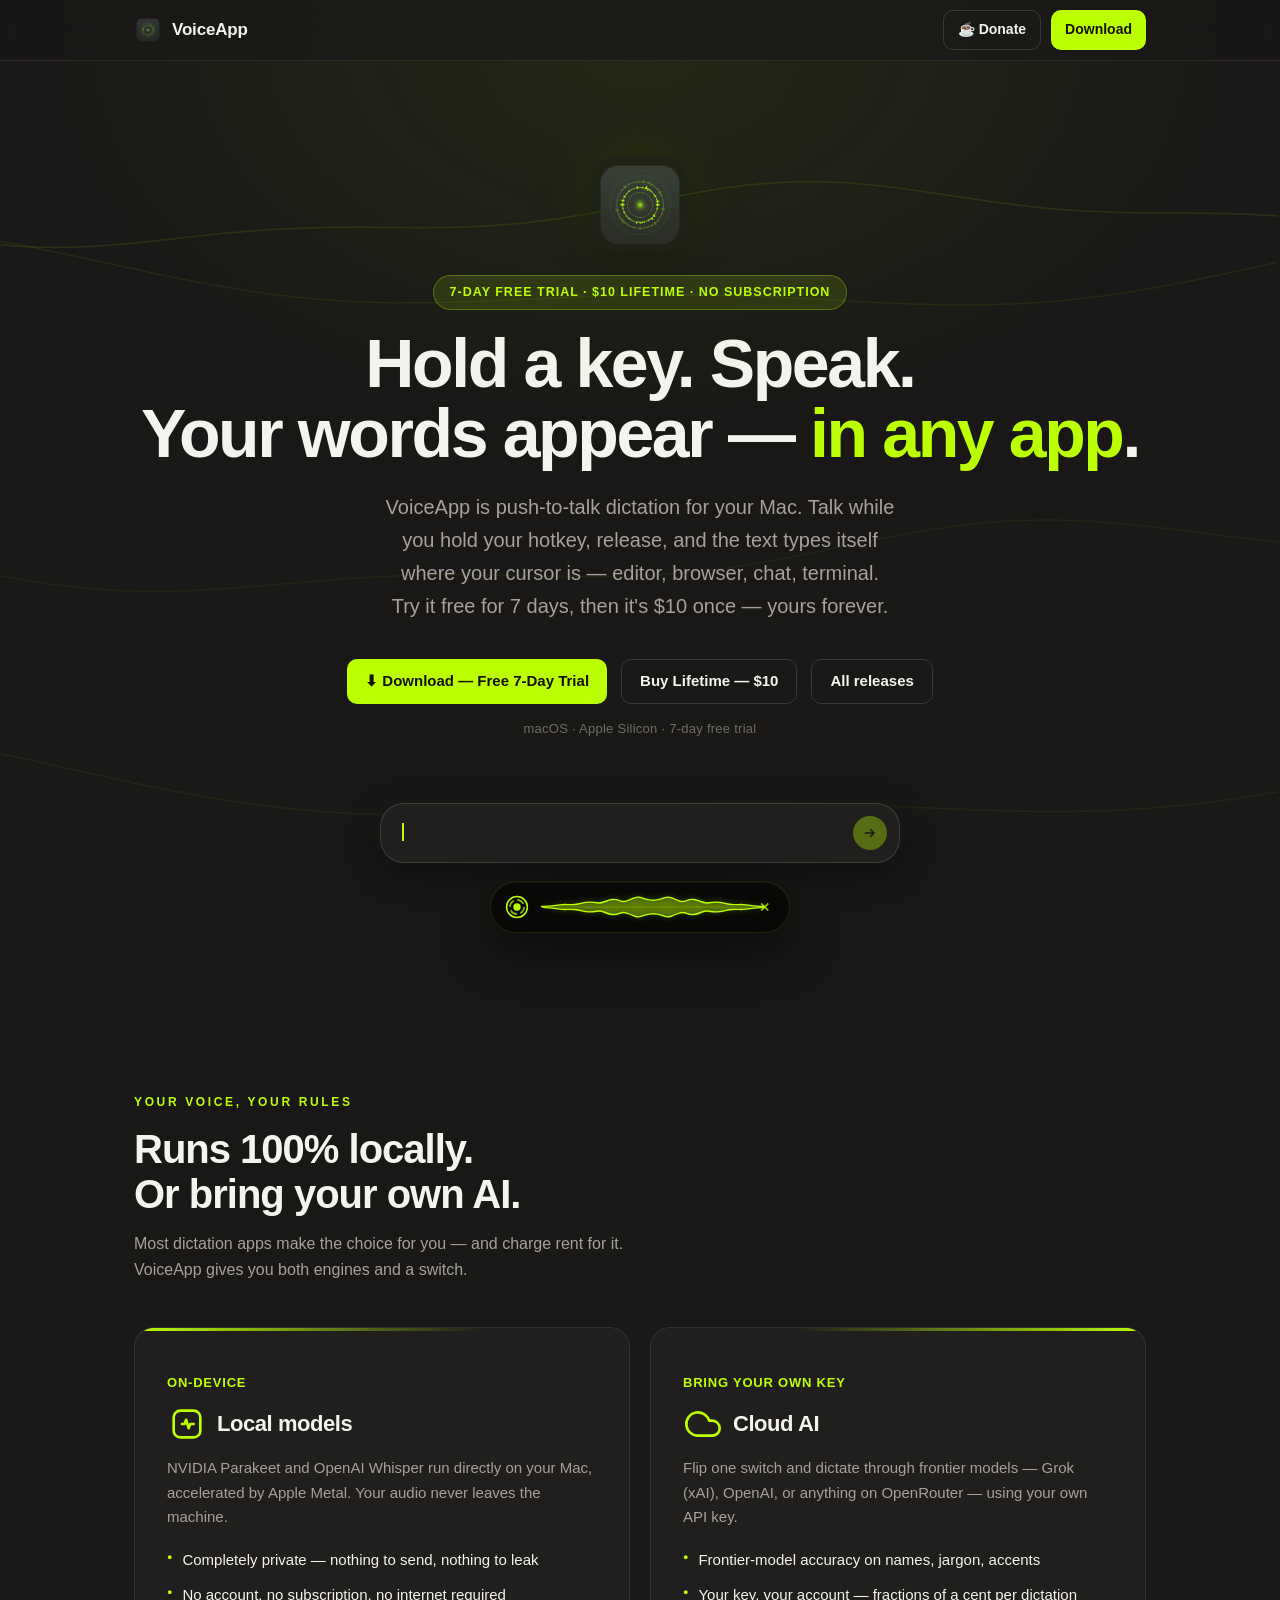
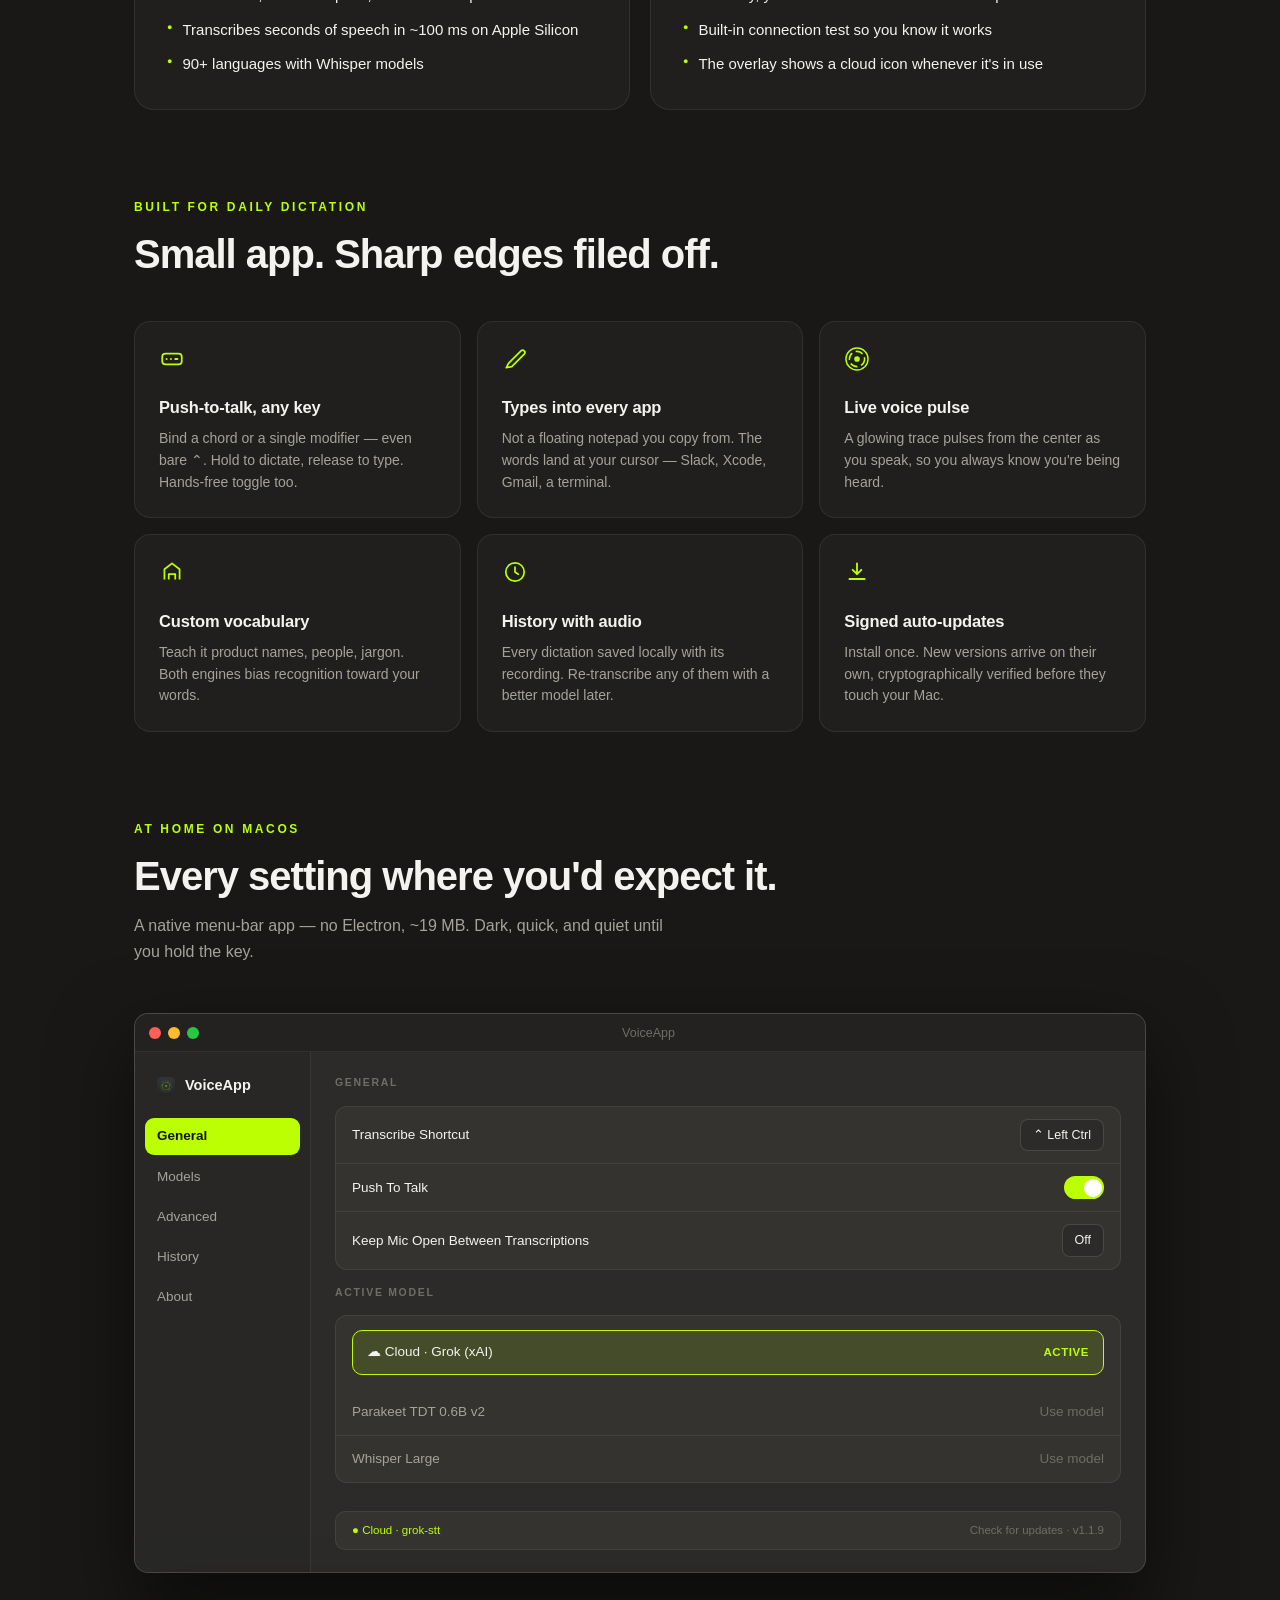
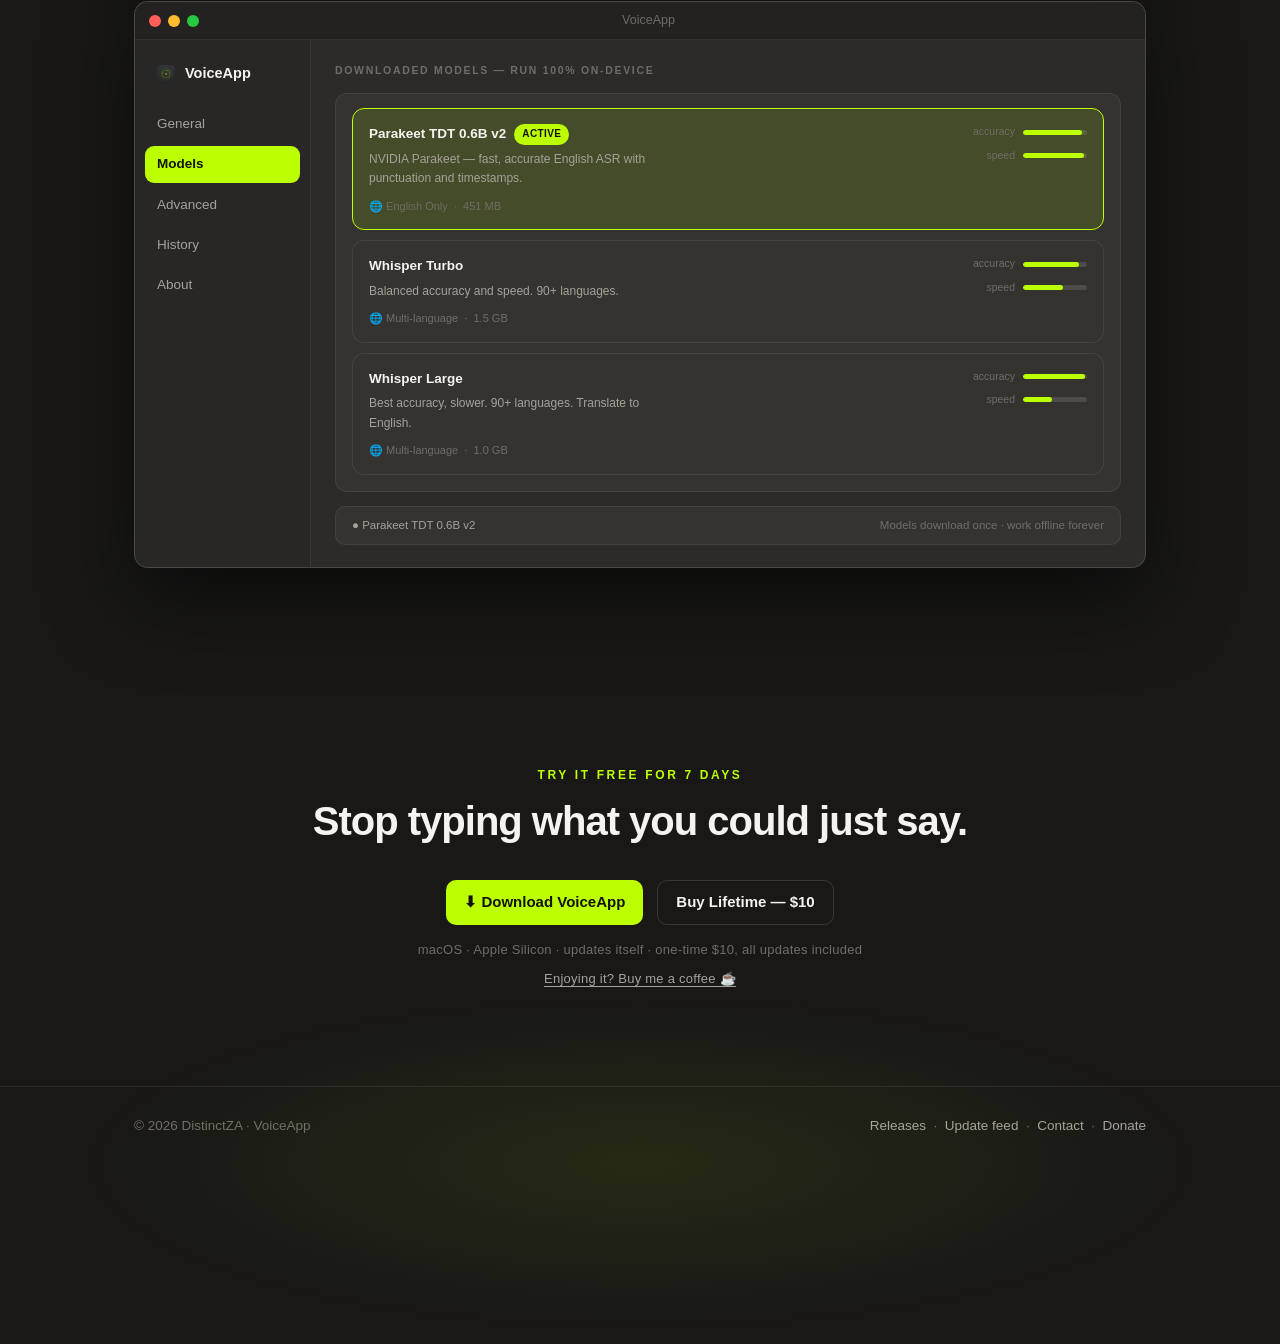
==== index.html @ 84a8398a "Switch site to trial + $10 lifetime pricing (LemonSqueezy checkout)" ====
<!doctype html>
<html lang="en">
<head>
<meta charset="utf-8" />
<meta name="viewport" content="width=device-width, initial-scale=1" />
<title>VoiceApp — Push-to-Talk Dictation & Speech to Text for Mac</title>
<meta name="description" content="Voice typing for macOS: hold a hotkey, speak, and your words type into any app. Private on-device speech to text (Whisper, Parakeet) or cloud AI (Grok, OpenAI, ElevenLabs). Fast, accurate Mac dictation." />
<link rel="canonical" href="https://voice-app.xyz/" />
<meta property="og:title" content="VoiceApp — Push-to-Talk Dictation for Mac" />
<meta property="og:description" content="Hold a key, speak, release — your words type themselves into any Mac app. On-device or cloud AI speech to text." />
<meta property="og:image" content="https://voice-app.xyz/assets/social-card.png" />
<meta property="og:url" content="https://voice-app.xyz/" />
<meta property="og:type" content="website" />
<meta property="og:site_name" content="VoiceApp" />
<meta name="twitter:card" content="summary_large_image" />
<meta name="twitter:title" content="VoiceApp — Push-to-Talk Dictation for Mac" />
<meta name="twitter:description" content="Hold a key, speak, release — your words type themselves into any Mac app." />
<meta name="twitter:image" content="https://voice-app.xyz/assets/social-card.png" />
<script type="application/ld+json">
{
  "@context": "https://schema.org",
  "@type": "SoftwareApplication",
  "name": "VoiceApp",
  "operatingSystem": "macOS",
  "applicationCategory": "UtilitiesApplication",
  "description": "Push-to-talk dictation for Mac. Hold a hotkey, speak, and your words type into any app — using private on-device speech-to-text models or your own cloud AI key.",
  "url": "https://voice-app.xyz/",
  "downloadUrl": "https://github.com/DistinctZA/voiceapp-releases/releases/latest",
  "image": "https://voice-app.xyz/assets/icon-1024.png",
  "author": { "@type": "Person", "name": "Rick Wagner" }
}
</script>
<link rel="icon" href="assets/icon-256.png" />
<style>
  :root {
    --bg: #191817;
    --bg-raise: #211f1d;
    --surface: #262523;
    --edge: rgba(244, 243, 239, 0.08);
    --edge-strong: rgba(244, 243, 239, 0.14);
    --text: #f4f3ef;
    --dim: #a5a29a;
    --faint: #6f6d66;
    --lime: #bbff02;
    --lime-soft: rgba(187, 255, 2, 0.12);
    --lime-edge: rgba(187, 255, 2, 0.3);
  }
  * { margin: 0; padding: 0; box-sizing: border-box; }
  html { scroll-behavior: smooth; }
  body {
    background: var(--bg);
    color: var(--text);
    font: 16px/1.65 -apple-system, BlinkMacSystemFont, "SF Pro Text", "Segoe UI", sans-serif;
    -webkit-font-smoothing: antialiased;
    overflow-x: hidden;
  }
  ::selection { background: var(--lime); color: #111; }
  a { color: inherit; }
  .wrap { max-width: 1060px; margin: 0 auto; padding: 0 24px; }

  /* ambient waveform background */
  #bg-wave {
    position: fixed; inset: 0; width: 100%; height: 100%;
    z-index: -1; pointer-events: none;
  }

  /* ---------- nav ---------- */
  nav {
    position: sticky; top: 0; z-index: 50;
    backdrop-filter: blur(14px);
    background: rgba(25, 24, 23, 0.72);
    border-bottom: 1px solid var(--edge);
  }
  .nav-inner {
    display: flex; align-items: center; justify-content: space-between;
    height: 60px;
  }
  .brand { display: flex; align-items: center; gap: 10px; font-weight: 700; font-size: 17px; letter-spacing: -0.01em; text-decoration: none; }
  .brand img { width: 28px; height: 28px; border-radius: 7px; }
  .btn {
    display: inline-flex; align-items: center; gap: 8px;
    background: var(--lime); color: #131400;
    font-weight: 600; font-size: 15px;
    padding: 9px 18px; border-radius: 10px; text-decoration: none;
    transition: transform 0.15s ease, box-shadow 0.15s ease;
    box-shadow: 0 0 0 rgba(187, 255, 2, 0);
  }
  .btn:hover { transform: translateY(-1px); box-shadow: 0 6px 24px rgba(187, 255, 2, 0.25); }
  .btn.ghost {
    background: transparent; color: var(--text);
    border: 1px solid var(--edge-strong);
    box-shadow: none;
  }
  .btn.ghost:hover { border-color: var(--lime-edge); box-shadow: none; }
  .btn.small { padding: 7px 14px; font-size: 14px; }

  /* ---------- hero ---------- */
  header { position: relative; padding: 96px 0 72px; text-align: center; }
  .halo {
    position: absolute; inset: -40% -20% auto; height: 130%;
    background: radial-gradient(ellipse 50% 45% at 50% 30%, rgba(187, 255, 2, 0.07), transparent 70%);
    pointer-events: none;
  }
  .free-badge {
    display: inline-block; margin-bottom: 18px;
    color: var(--lime); background: var(--lime-soft);
    border: 1px solid var(--lime-edge); border-radius: 99px;
    font-size: 12.5px; font-weight: 600; letter-spacing: 0.08em;
    text-transform: uppercase; padding: 6px 16px;
  }
  .hero-icon { display: block; margin: 0 auto 22px; width: 96px; height: 96px; border-radius: 24px;
    box-shadow: 0 12px 48px rgba(0,0,0,0.5), 0 0 60px rgba(187,255,2,0.1); }
  h1 {
    font-size: clamp(38px, 6.5vw, 68px);
    line-height: 1.04; letter-spacing: -0.035em; font-weight: 800;
    text-wrap: balance;
  }
  h1 .lime { color: var(--lime); }
  .sub {
    margin: 22px auto 0; max-width: 56ch;
    color: var(--dim); font-size: clamp(17px, 2.2vw, 20px); text-wrap: balance;
  }
  .cta-row { margin-top: 36px; display: flex; gap: 14px; justify-content: center; flex-wrap: wrap; }
  .cta-note { margin-top: 14px; color: var(--faint); font-size: 13px; letter-spacing: 0.02em; }

  /* ---------- live overlay demo ---------- */
  .demo-stage {
    margin: 64px auto 0; max-width: 560px;
    display: flex; flex-direction: column; align-items: center; gap: 18px;
  }
  .chat-demo {
    width: 100%; max-width: 520px;
    display: flex; align-items: center; gap: 10px;
    background: var(--bg-raise); border: 1px solid var(--edge-strong);
    border-radius: 24px; padding: 12px 12px 12px 20px;
    box-shadow: 0 10px 36px rgba(0,0,0,0.4);
  }
  .chat-demo .msg {
    flex: 1; font-size: 15.5px; color: var(--text); min-height: 24px;
    text-align: left;
  }
  .chat-demo .msg .placeholder { color: var(--faint); }
  .chat-demo .send {
    width: 34px; height: 34px; border-radius: 50%; flex-shrink: 0;
    background: var(--lime); display: grid; place-items: center;
    transition: opacity 0.3s ease; opacity: 0.35;
  }
  .chat-demo .send.ready { opacity: 1; }
  .chat-demo .send svg { width: 16px; height: 16px; }
  .caret {
    display: inline-block; width: 2px; height: 18px; margin-left: 1px;
    background: var(--lime); vertical-align: text-bottom;
    animation: blink 1.1s steps(1) infinite;
  }
  @keyframes blink { 50% { opacity: 0; } }
  .overlay-pill {
    display: grid; grid-template-columns: auto 1fr auto; align-items: center;
    width: 300px; height: 52px; padding: 10px 14px;
    background: rgba(8, 8, 7, 0.92); border-radius: 26px;
    border: 1px solid rgba(187, 255, 2, 0.12);
    box-shadow: 0 16px 50px rgba(0,0,0,0.55), inset 0 1px 0 rgba(255,255,255,0.05);
  }
  .overlay-pill canvas { width: 100%; height: 30px; margin: 0 12px; display: block; }
  .pill-x {
    width: 22px; height: 22px; border-radius: 50%;
    display: grid; place-items: center;
    color: rgba(187,255,2,0.75); font-size: 13px; font-weight: 600;
  }
  .demo-hint { color: var(--faint); font-size: 13px; }
  kbd {
    font: 12px ui-monospace, "SF Mono", Menlo, monospace;
    background: var(--surface); border: 1px solid var(--edge-strong);
    border-bottom-width: 2px; border-radius: 6px; padding: 2px 7px;
    color: var(--text);
  }

  /* ---------- sections ---------- */
  section { padding: 88px 0; }
  .eyebrow {
    color: var(--lime); font-size: 12px; font-weight: 700;
    letter-spacing: 0.22em; text-transform: uppercase; margin-bottom: 14px;
  }
  h2 { font-size: clamp(28px, 4vw, 40px); letter-spacing: -0.025em; line-height: 1.12; text-wrap: balance; }
  .section-sub { margin-top: 14px; color: var(--dim); max-width: 60ch; }

  /* engine split */
  .split { display: grid; grid-template-columns: 1fr 1fr; gap: 20px; margin-top: 44px; }
  @media (max-width: 760px) { .split { grid-template-columns: 1fr; } }
  .engine {
    background: var(--bg-raise); border: 1px solid var(--edge);
    border-radius: 20px; padding: 32px;
    position: relative; overflow: hidden;
  }
  .engine.local::before, .engine.cloud::before {
    content: ""; position: absolute; inset: 0 0 auto; height: 3px;
  }
  .engine.local::before { background: linear-gradient(90deg, var(--lime), transparent 70%); }
  .engine.cloud::before { background: linear-gradient(90deg, transparent 30%, var(--lime)); }
  .engine h3 { font-size: 22px; letter-spacing: -0.02em; display: flex; align-items: center; gap: 10px; }
  .engine .tagline { color: var(--lime); font-size: 13px; font-weight: 600; letter-spacing: 0.06em; text-transform: uppercase; margin-bottom: 10px; }
  .engine p { color: var(--dim); margin-top: 12px; font-size: 15px; }
  .engine ul { margin-top: 18px; list-style: none; display: flex; flex-direction: column; gap: 10px; }
  .engine li { display: flex; gap: 10px; font-size: 15px; color: var(--text); }
  .engine li::before { content: "●"; color: var(--lime); font-size: 9px; line-height: 2.1; }
  .glyph { width: 40px; height: 40px; flex-shrink: 0; }

  /* features */
  .grid { display: grid; grid-template-columns: repeat(3, 1fr); gap: 16px; margin-top: 44px; }
  @media (max-width: 860px) { .grid { grid-template-columns: repeat(2, 1fr); } }
  @media (max-width: 560px) { .grid { grid-template-columns: 1fr; } }
  .card {
    background: var(--bg-raise); border: 1px solid var(--edge);
    border-radius: 16px; padding: 24px;
    transition: border-color 0.2s ease;
  }
  .card:hover { border-color: var(--lime-edge); }
  .card .ic { color: var(--lime); margin-bottom: 14px; }
  .card h4 { font-size: 16.5px; letter-spacing: -0.01em; }
  .card p { color: var(--dim); font-size: 14px; margin-top: 7px; line-height: 1.55; }

  /* app window mockup */
  .window {
    margin-top: 48px; border-radius: 14px; overflow: hidden;
    border: 1px solid var(--edge-strong);
    box-shadow: 0 30px 80px rgba(0,0,0,0.55);
    background: #2c2b29;
    font-size: 13.5px;
  }
  .titlebar {
    height: 38px; display: flex; align-items: center; padding: 0 14px; gap: 7px;
    background: #232220; border-bottom: 1px solid var(--edge);
  }
  .dot { width: 12px; height: 12px; border-radius: 50%; }
  .titlebar .t { flex: 1; text-align: center; color: var(--faint); font-size: 12.5px; margin-right: 40px; }
  .app-body { display: grid; grid-template-columns: 176px 1fr; min-height: 380px; }
  @media (max-width: 640px) { .app-body { grid-template-columns: 130px 1fr; } }
  .side {
    background: rgba(38, 37, 35, 0.6); border-right: 1px solid var(--edge);
    padding: 16px 10px; display: flex; flex-direction: column; gap: 4px;
  }
  .side .logo { display: flex; align-items: center; gap: 8px; font-weight: 700; font-size: 14.5px; padding: 6px 10px 16px; }
  .side .logo img { width: 22px; height: 22px; border-radius: 6px; }
  .nav-item { padding: 7px 12px; border-radius: 9px; color: var(--dim); }
  .nav-item.active { background: var(--lime); color: #131400; font-weight: 600; }
  .main-pane { padding: 22px 24px; display: flex; flex-direction: column; gap: 14px; }
  .group-label { font-size: 10.5px; font-weight: 700; letter-spacing: 0.16em; color: var(--faint); text-transform: uppercase; }
  .setting-card { background: #34332f; border: 1px solid var(--edge); border-radius: 12px; }
  .row { display: flex; align-items: center; justify-content: space-between; padding: 12px 16px; }
  .row + .row { border-top: 1px solid var(--edge); }
  .row .label { color: var(--text); }
  .toggle { width: 40px; height: 23px; border-radius: 12px; background: var(--lime); position: relative; }
  .toggle::after { content: ""; position: absolute; top: 2.5px; right: 2.5px; width: 18px; height: 18px; border-radius: 50%; background: #fff; }
  .pill-select { background: #2c2b29; border: 1px solid var(--edge-strong); padding: 5px 12px; border-radius: 8px; color: var(--text); font-size: 12.5px; }
  .model-row { border: 1px solid var(--lime); background: var(--lime-soft); border-radius: 10px; padding: 10px 14px; display: flex; justify-content: space-between; align-items: center; margin: 0 16px 14px; }
  .model-row .badge { color: var(--lime); font-size: 11.5px; font-weight: 700; letter-spacing: 0.05em; }
  .footer-bar { border-top: 1px solid var(--edge); padding: 9px 16px; display: flex; justify-content: space-between; color: var(--faint); font-size: 11.5px; }
  .footer-bar .cloud-chip { color: var(--lime); display: flex; align-items: center; gap: 6px; }
  .model-card {
    border: 1px solid var(--edge); border-radius: 12px; padding: 14px 16px;
    display: flex; justify-content: space-between; gap: 16px; align-items: flex-start;
    background: #34332f; margin: 0 16px 10px;
  }
  .model-card.active { border-color: var(--lime); background: var(--lime-soft); }
  .model-card h5 { font-size: 13.5px; display: flex; align-items: center; gap: 8px; }
  .model-card .active-pill {
    background: var(--lime); color: #131400; font-size: 10px; font-weight: 700;
    padding: 2px 8px; border-radius: 99px; letter-spacing: 0.04em;
  }
  .model-card p { color: var(--dim); font-size: 12px; margin-top: 4px; max-width: 46ch; }
  .model-card .meta { color: var(--faint); font-size: 11px; margin-top: 8px; }
  .meters { display: flex; flex-direction: column; gap: 6px; min-width: 130px; }
  .meter { display: flex; align-items: center; gap: 8px; font-size: 10.5px; color: var(--faint); justify-content: flex-end; }
  .meter .bar { width: 64px; height: 5px; border-radius: 3px; background: rgba(244,243,239,0.12); overflow: hidden; }
  .meter .bar i { display: block; height: 100%; background: var(--lime); border-radius: 3px; }

  /* final cta */
  .final { text-align: center; padding: 110px 0 96px; position: relative; }
  .final .halo2 {
    position: absolute; inset: auto -20% -60%; height: 140%;
    background: radial-gradient(ellipse 45% 40% at 50% 70%, rgba(187,255,2,0.08), transparent 70%);
    pointer-events: none;
  }
  footer {
    border-top: 1px solid var(--edge); padding: 28px 0 40px;
    color: var(--faint); font-size: 13.5px;
  }
  .foot-inner { display: flex; justify-content: space-between; gap: 16px; flex-wrap: wrap; }
  footer a { color: var(--dim); text-decoration: none; }
  footer a:hover { color: var(--lime); }
  @media (prefers-reduced-motion: reduce) {
    .caret { animation: none; }
    .btn, .card { transition: none; }
  }
</style>
</head>
<body>

<canvas id="bg-wave" aria-hidden="true"></canvas>

<nav>
  <div class="wrap nav-inner">
    <a class="brand" href="#">
      <img src="assets/icon-256.png" alt="" />
      VoiceApp
    </a>
    <span style="display:flex; gap:10px">
      <a class="btn ghost small" href="https://ko-fi.com/voiceapp" id="donate-link" target="_blank" rel="noopener">☕ Donate</a>
      <a class="btn small" id="nav-download" href="https://github.com/DistinctZA/voiceapp-releases/releases/latest">Download</a>
    </span>
  </div>
</nav>

<header>
  <div class="halo"></div>
  <div class="wrap">
    <img class="hero-icon" src="assets/icon-256.png" alt="VoiceApp icon" />
    <p class="free-badge">7-day free trial · $10 lifetime · no subscription</p>
    <h1>Hold a key. Speak.<br />Your words appear — <span class="lime">in&nbsp;any&nbsp;app</span>.</h1>
    <p class="sub">VoiceApp is push-to-talk dictation for your Mac. Talk while you hold your hotkey, release, and the text types itself where your cursor is — editor, browser, chat, terminal. Try it free for 7 days, then it's $10 once — yours forever.</p>
    <div class="cta-row">
      <a class="btn" id="hero-download" href="https://github.com/DistinctZA/voiceapp-releases/releases/latest">⬇ Download — Free 7-Day Trial</a>
      <a class="btn ghost" href="https://voice-app.lemonsqueezy.com/checkout/buy/b986b4f8-85ba-44ac-a176-0167d5f98f66" target="_blank" rel="noopener">Buy Lifetime — $10</a>
      <a class="btn ghost" href="https://github.com/DistinctZA/voiceapp-releases/releases">All releases</a>
    </div>
    <p class="cta-note" id="version-note">macOS · Apple Silicon · 7-day free trial</p>

    <div class="demo-stage" aria-hidden="true">
      <div class="chat-demo" aria-hidden="true">
        <div class="msg"><span id="typed"></span><span class="caret" id="caret"></span></div>
        <div class="send" id="send-btn">
          <svg viewBox="0 0 24 24" fill="none"><path d="M5 12h13m0 0-5-5m5 5-5 5" stroke="#131400" stroke-width="2.4" stroke-linecap="round" stroke-linejoin="round"/></svg>
        </div>
      </div>
      <div class="overlay-pill">
        <svg class="pulse-glyph" width="24" height="24" viewBox="0 0 24 24" fill="none">
          <circle id="pulse-core" cx="12" cy="12" r="3" fill="#bbff02"/>
          <circle cx="12" cy="12" r="7" stroke="#bbff02" stroke-width="1.8" stroke-dasharray="7.5 3.5" opacity="0.7"/>
          <circle cx="12" cy="12" r="10.4" stroke="#bbff02" stroke-width="1.5"/>
        </svg>
        <canvas id="trace"></canvas>
        <div class="pill-x">✕</div>
      </div>
    </div>
  </div>
</header>

<section id="engines">
  <div class="wrap">
    <p class="eyebrow">Your voice, your rules</p>
    <h2>Runs 100% locally.<br />Or bring your own AI.</h2>
    <p class="section-sub">Most dictation apps make the choice for you — and charge rent for it. VoiceApp gives you both engines and a switch.</p>
    <div class="split">
      <div class="engine local">
        <p class="tagline">On-device</p>
        <h3>
          <svg class="glyph" viewBox="0 0 24 24" fill="none"><rect x="4" y="4" width="16" height="16" rx="4" stroke="#bbff02" stroke-width="1.6"/><path d="M9 12h1.5l1-2.5 1.5 5 1-2.5H16" stroke="#bbff02" stroke-width="1.6" stroke-linecap="round" stroke-linejoin="round"/></svg>
          Local models
        </h3>
        <p>NVIDIA Parakeet and OpenAI Whisper run directly on your Mac, accelerated by Apple Metal. Your audio never leaves the machine.</p>
        <ul>
          <li>Completely private — nothing to send, nothing to leak</li>
          <li>No account, no subscription, no internet required</li>
          <li>Transcribes seconds of speech in ~100 ms on Apple Silicon</li>
          <li>90+ languages with Whisper models</li>
        </ul>
      </div>
      <div class="engine cloud">
        <p class="tagline">Bring your own key</p>
        <h3>
          <svg class="glyph" viewBox="0 0 24 24" fill="none"><path d="M17.5 19H9a7 7 0 1 1 6.71-9h1.79a4.5 4.5 0 1 1 0 9Z" stroke="#bbff02" stroke-width="1.6" stroke-linecap="round" stroke-linejoin="round"/></svg>
          Cloud AI
        </h3>
        <p>Flip one switch and dictate through frontier models — Grok (xAI), OpenAI, or anything on OpenRouter — using your own API key.</p>
        <ul>
          <li>Frontier-model accuracy on names, jargon, accents</li>
          <li>Your key, your account — fractions of a cent per dictation</li>
          <li>Built-in connection test so you know it works</li>
          <li>The overlay shows a cloud icon whenever it's in use</li>
        </ul>
      </div>
    </div>
  </div>
</section>

<section id="features" style="padding-top: 0;">
  <div class="wrap">
    <p class="eyebrow">Built for daily dictation</p>
    <h2>Small app. Sharp edges filed off.</h2>
    <div class="grid">
      <div class="card">
        <div class="ic"><svg width="26" height="26" viewBox="0 0 24 24" fill="none"><rect x="3" y="7" width="18" height="10" rx="3" stroke="currentColor" stroke-width="1.6"/><path d="M7 12h.01M11 12h.01M15 12h2" stroke="currentColor" stroke-width="1.8" stroke-linecap="round"/></svg></div>
        <h4>Push-to-talk, any key</h4>
        <p>Bind a chord or a single modifier — even bare ⌃. Hold to dictate, release to type. Hands-free toggle too.</p>
      </div>
      <div class="card">
        <div class="ic"><svg width="26" height="26" viewBox="0 0 24 24" fill="none"><path d="M4 20l5-1L20.5 7.5a2.1 2.1 0 0 0-3-3L6 16l-2 4Z" stroke="currentColor" stroke-width="1.6" stroke-linejoin="round"/></svg></div>
        <h4>Types into every app</h4>
        <p>Not a floating notepad you copy from. The words land at your cursor — Slack, Xcode, Gmail, a terminal.</p>
      </div>
      <div class="card">
        <div class="ic"><svg width="26" height="26" viewBox="0 0 24 24" fill="none"><circle cx="12" cy="12" r="2.6" fill="currentColor"/><circle cx="12" cy="12" r="7" stroke="currentColor" stroke-width="1.5" stroke-dasharray="7 3.5"/><circle cx="12" cy="12" r="10.2" stroke="currentColor" stroke-width="1.3"/></svg></div>
        <h4>Live voice pulse</h4>
        <p>A glowing trace pulses from the center as you speak, so you always know you're being heard.</p>
      </div>
      <div class="card">
        <div class="ic"><svg width="26" height="26" viewBox="0 0 24 24" fill="none"><path d="M5 19V9.5L12 4l7 5.5V19" stroke="currentColor" stroke-width="1.6" stroke-linejoin="round"/><path d="M9 19v-5h6v5" stroke="currentColor" stroke-width="1.6" stroke-linejoin="round"/></svg></div>
        <h4>Custom vocabulary</h4>
        <p>Teach it product names, people, jargon. Both engines bias recognition toward your words.</p>
      </div>
      <div class="card">
        <div class="ic"><svg width="26" height="26" viewBox="0 0 24 24" fill="none"><circle cx="12" cy="12" r="8.5" stroke="currentColor" stroke-width="1.6"/><path d="M12 7.5V12l3 2" stroke="currentColor" stroke-width="1.6" stroke-linecap="round"/></svg></div>
        <h4>History with audio</h4>
        <p>Every dictation saved locally with its recording. Re-transcribe any of them with a better model later.</p>
      </div>
      <div class="card">
        <div class="ic"><svg width="26" height="26" viewBox="0 0 24 24" fill="none"><path d="M12 4v10m0 0 4-4m-4 4-4-4" stroke="currentColor" stroke-width="1.7" stroke-linecap="round" stroke-linejoin="round"/><path d="M5 18.5h14" stroke="currentColor" stroke-width="1.7" stroke-linecap="round"/></svg></div>
        <h4>Signed auto-updates</h4>
        <p>Install once. New versions arrive on their own, cryptographically verified before they touch your Mac.</p>
      </div>
    </div>
  </div>
</section>

<section id="app" style="padding-top: 0;">
  <div class="wrap">
    <p class="eyebrow">At home on macOS</p>
    <h2>Every setting where you'd expect it.</h2>
    <p class="section-sub">A native menu-bar app — no Electron, ~19 MB. Dark, quick, and quiet until you hold the key.</p>

    <div class="window" aria-hidden="true">
      <div class="titlebar">
        <span class="dot" style="background:#ff5f57"></span>
        <span class="dot" style="background:#febc2e"></span>
        <span class="dot" style="background:#28c840"></span>
        <span class="t">VoiceApp</span>
      </div>
      <div class="app-body">
        <div class="side">
          <div class="logo"><img src="assets/icon-256.png" alt="" />VoiceApp</div>
          <div class="nav-item active">General</div>
          <div class="nav-item">Models</div>
          <div class="nav-item">Advanced</div>
          <div class="nav-item">History</div>
          <div class="nav-item">About</div>
        </div>
        <div class="main-pane">
          <div class="group-label">General</div>
          <div class="setting-card">
            <div class="row"><span class="label">Transcribe Shortcut</span><span class="pill-select">⌃ Left Ctrl</span></div>
            <div class="row"><span class="label">Push To Talk</span><span class="toggle"></span></div>
            <div class="row"><span class="label">Keep Mic Open Between Transcriptions</span><span class="pill-select">Off</span></div>
          </div>
          <div class="group-label">Active model</div>
          <div class="setting-card" style="padding-top:14px">
            <div class="model-row"><span>☁ Cloud · Grok (xAI)</span><span class="badge">ACTIVE</span></div>
            <div class="row"><span class="label" style="color:var(--dim)">Parakeet TDT 0.6B v2</span><span style="color:var(--faint)">Use model</span></div>
            <div class="row"><span class="label" style="color:var(--dim)">Whisper Large</span><span style="color:var(--faint)">Use model</span></div>
          </div>
          <div style="flex:1"></div>
          <div class="footer-bar setting-card" style="border-radius:10px">
            <span class="cloud-chip">● Cloud · grok-stt</span>
            <span>Check for updates · v1.1.9</span>
          </div>
        </div>
      </div>
    </div>

    <div class="window" aria-hidden="true" style="margin-top: 28px;">
      <div class="titlebar">
        <span class="dot" style="background:#ff5f57"></span>
        <span class="dot" style="background:#febc2e"></span>
        <span class="dot" style="background:#28c840"></span>
        <span class="t">VoiceApp</span>
      </div>
      <div class="app-body">
        <div class="side">
          <div class="logo"><img src="assets/icon-256.png" alt="" />VoiceApp</div>
          <div class="nav-item">General</div>
          <div class="nav-item active">Models</div>
          <div class="nav-item">Advanced</div>
          <div class="nav-item">History</div>
          <div class="nav-item">About</div>
        </div>
        <div class="main-pane">
          <div class="group-label">Downloaded models — run 100% on-device</div>
          <div class="setting-card" style="padding-top:14px; padding-bottom:6px;">
            <div class="model-card active">
              <div>
                <h5>Parakeet TDT 0.6B v2 <span class="active-pill">ACTIVE</span></h5>
                <p>NVIDIA Parakeet — fast, accurate English ASR with punctuation and timestamps.</p>
                <div class="meta">🌐 English Only &nbsp;·&nbsp; 451 MB</div>
              </div>
              <div class="meters">
                <div class="meter">accuracy <span class="bar"><i style="width:92%"></i></span></div>
                <div class="meter">speed <span class="bar"><i style="width:96%"></i></span></div>
              </div>
            </div>
            <div class="model-card">
              <div>
                <h5>Whisper Turbo</h5>
                <p>Balanced accuracy and speed. 90+ languages.</p>
                <div class="meta">🌐 Multi-language &nbsp;·&nbsp; 1.5 GB</div>
              </div>
              <div class="meters">
                <div class="meter">accuracy <span class="bar"><i style="width:88%"></i></span></div>
                <div class="meter">speed <span class="bar"><i style="width:62%"></i></span></div>
              </div>
            </div>
            <div class="model-card">
              <div>
                <h5>Whisper Large</h5>
                <p>Best accuracy, slower. 90+ languages. Translate to English.</p>
                <div class="meta">🌐 Multi-language &nbsp;·&nbsp; 1.0 GB</div>
              </div>
              <div class="meters">
                <div class="meter">accuracy <span class="bar"><i style="width:97%"></i></span></div>
                <div class="meter">speed <span class="bar"><i style="width:45%"></i></span></div>
              </div>
            </div>
          </div>
          <div class="footer-bar setting-card" style="border-radius:10px">
            <span style="color:var(--dim)">● Parakeet TDT 0.6B v2</span>
            <span>Models download once · work offline forever</span>
          </div>
        </div>
      </div>
    </div>
  </div>
</section>

<section class="final">
  <div class="halo2"></div>
  <div class="wrap">
    <p class="eyebrow">Try it free for 7 days</p>
    <h2>Stop typing what you could just say.</h2>
    <div class="cta-row">
      <a class="btn" id="final-download" href="https://github.com/DistinctZA/voiceapp-releases/releases/latest">⬇ Download VoiceApp</a>
      <a class="btn ghost" href="https://voice-app.lemonsqueezy.com/checkout/buy/b986b4f8-85ba-44ac-a176-0167d5f98f66" target="_blank" rel="noopener">Buy Lifetime — $10</a>
    </div>
    <p class="cta-note">macOS · Apple Silicon · updates itself · one-time $10, all updates included</p>
    <p class="cta-note" style="margin-top:8px">
      <a href="https://ko-fi.com/voiceapp" class="donate-foot" target="_blank" rel="noopener" style="color:var(--dim); text-decoration:underline; text-underline-offset:3px;">Enjoying it? Buy me a coffee ☕</a>
    </p>
  </div>
</section>

<footer>
  <div class="wrap foot-inner">
    <span>© 2026 DistinctZA · VoiceApp</span>
    <span>
      <a href="https://github.com/DistinctZA/voiceapp-releases/releases">Releases</a>
      &nbsp;·&nbsp;
      <a href="https://github.com/DistinctZA/voiceapp-releases">Update feed</a>
      &nbsp;·&nbsp;
      <a href="#" id="contact-link">Contact</a>
      &nbsp;·&nbsp;
      <a href="https://ko-fi.com/voiceapp" class="donate-foot" target="_blank" rel="noopener">Donate</a>
    </span>
  </div>
</footer>

<script>
/* ---------- coordinated dictation demo: pulse speaks, then text types ---------- */
const canvas = document.getElementById("trace");
const core = document.getElementById("pulse-core");
const typed = document.getElementById("typed");
const sendBtn = document.getElementById("send-btn");
const NB = 16;
let levels = new Array(NB).fill(0);
let target = new Array(NB).fill(0);
let phase = 0, speaking = false;

const phrases = [
  "best pizza places near me",
  "Hey! Running 10 minutes late, order me a flat white ☕",
  "Summarize this doc into three bullet points",
];
let pi = 0;

/* demo phase machine: LISTEN (pulse active) -> TYPE -> HOLD -> CLEAR */
async function demoLoop() {
  const sleep = (ms) => new Promise((r) => setTimeout(r, ms));
  for (;;) {
    const text = phrases[pi];
    typed.textContent = "";
    sendBtn.classList.remove("ready");
    speaking = true;                 // voice pulse goes live
    await sleep(2600);
    speaking = false;                // release the key…
    await sleep(350);
    for (let i = 1; i <= text.length; i++) {   // …and the words land
      typed.textContent = text.slice(0, i);
      await sleep(14);
    }
    sendBtn.classList.add("ready");
    await sleep(2400);
    pi = (pi + 1) % phrases.length;
  }
}

function step() {
  phase += 0.055;
  for (let i = 0; i < NB; i++) {
    const base = speaking ? Math.max(0, 0.85 - i * 0.055) : 0.02;
    const wob = speaking ? (Math.sin(phase * (1.1 + i * 0.23) + i) * 0.5 + 0.5) : 0;
    target[i] = Math.min(1, base * (0.35 + wob * 0.9));
  }
  for (let i = 0; i < NB; i++) {
    const t = target[i];
    levels[i] = t > levels[i] ? levels[i] * 0.55 + t * 0.45 : levels[i] * 0.82 + t * 0.18;
  }
  draw();
  const avg = levels.reduce((a, b) => a + b, 0) / NB;
  core.setAttribute("r", (3 + avg * 2.4).toFixed(2));
  requestAnimationFrame(step);
}

function draw() {
  const dpr = window.devicePixelRatio || 1;
  const w = canvas.clientWidth, h = canvas.clientHeight;
  if (canvas.width !== w * dpr) { canvas.width = w * dpr; canvas.height = h * dpr; }
  const ctx = canvas.getContext("2d");
  ctx.setTransform(dpr, 0, 0, dpr, 0, 0);
  ctx.clearRect(0, 0, w, h);
  const mid = h / 2, maxAmp = h / 2 - 2;
  const n = NB * 2 - 1;
  const bucket = i => levels[Math.abs(i - (NB - 1))];
  const amp = i => {
    const t = i / (n - 1);
    const taper = Math.sin(Math.PI * t) * 0.6 + 0.4;
    return Math.max(0.05, Math.pow(bucket(i), 0.65) * taper) * maxAmp;
  };
  const xs = i => (i / (n - 1)) * w;
  const p = new Path2D();
  p.moveTo(0, mid - amp(0));
  for (let i = 0; i < n - 1; i++) { const xc = (xs(i) + xs(i + 1)) / 2, yc = (mid - amp(i) + (mid - amp(i + 1))) / 2; p.quadraticCurveTo(xs(i), mid - amp(i), xc, yc); }
  p.lineTo(w, mid - amp(n - 1));
  for (let i = n - 1; i > 0; i--) { const xc = (xs(i) + xs(i - 1)) / 2, yc = (mid + amp(i) + (mid + amp(i - 1))) / 2; p.quadraticCurveTo(xs(i), mid + amp(i), xc, yc); }
  p.closePath();
  ctx.shadowColor = "#bbff02"; ctx.shadowBlur = 7;
  ctx.fillStyle = "rgba(187,255,2,0.28)"; ctx.fill(p);
  ctx.shadowBlur = 0; ctx.strokeStyle = "#bbff02"; ctx.lineWidth = 1.4; ctx.stroke(p);
  ctx.strokeStyle = "rgba(187,255,2,0.22)"; ctx.lineWidth = 1;
  ctx.beginPath(); ctx.moveTo(0, mid); ctx.lineTo(w, mid); ctx.stroke();
}

const reduced = matchMedia("(prefers-reduced-motion: reduce)").matches;
if (reduced) {
  levels = levels.map((_, i) => Math.max(0.05, 0.7 - i * 0.045));
  draw();
  typed.textContent = phrases[0];
  sendBtn.classList.add("ready");
} else {
  requestAnimationFrame(step);
  demoLoop();
}

/* ---------- ambient waveform background ---------- */
const bg = document.getElementById("bg-wave");
const bgtx = bg.getContext("2d");
let bgPhase = 0;

function drawBg() {
  const dpr = Math.min(2, window.devicePixelRatio || 1);
  const w = innerWidth, h = innerHeight;
  if (bg.width !== w * dpr) { bg.width = w * dpr; bg.height = h * dpr; }
  bgtx.setTransform(dpr, 0, 0, dpr, 0, 0);
  bgtx.clearRect(0, 0, w, h);

  const bands = [
    { y: 0.24, amp: 26, freq: 0.0045, speed: 1.0, alpha: 0.10 },
    { y: 0.30, amp: 38, freq: 0.0030, speed: -0.6, alpha: 0.07 },
    { y: 0.62, amp: 30, freq: 0.0038, speed: 0.45, alpha: 0.05 },
    { y: 0.86, amp: 44, freq: 0.0026, speed: -0.35, alpha: 0.06 },
  ];
  for (const b of bands) {
    const yc = h * b.y;
    bgtx.beginPath();
    for (let x = 0; x <= w; x += 6) {
      const y = yc
        + Math.sin(x * b.freq + bgPhase * b.speed) * b.amp
        + Math.sin(x * b.freq * 2.7 + bgPhase * b.speed * 1.6) * b.amp * 0.35;
      x === 0 ? bgtx.moveTo(x, y) : bgtx.lineTo(x, y);
    }
    bgtx.strokeStyle = `rgba(187, 255, 2, ${b.alpha})`;
    bgtx.lineWidth = 1.5;
    bgtx.shadowColor = "rgba(187, 255, 2, 0.4)";
    bgtx.shadowBlur = 10;
    bgtx.stroke();
  }
  bgtx.shadowBlur = 0;
}

if (reduced) { drawBg(); }
else {
  (function bgLoop() {
    bgPhase += 0.012;
    drawBg();
    requestAnimationFrame(bgLoop);
  })();
}
addEventListener("resize", drawBg);

/* ---------- contact (assembled at runtime to avoid scrapers) ---------- */
const cl = document.getElementById("contact-link");
cl.addEventListener("click", (e) => {
  e.preventDefault();
  location.href = "mailto:" + atob("cmlja3l0ZWR3YWduZXJAZ21haWwuY29t") + "?subject=VoiceApp";
});

/* ---------- resolve direct DMG link ---------- */
fetch("https://api.github.com/repos/DistinctZA/voiceapp-releases/releases/latest")
  .then(r => r.json())
  .then(rel => {
    const dmg = (rel.assets || []).find(a => a.name.endsWith(".dmg"));
    if (!dmg) return;
    for (const id of ["hero-download", "nav-download", "final-download"])
      document.getElementById(id).href = dmg.browser_download_url;
    const v = (rel.tag_name || "").replace(/^v/, "");
    if (v) document.getElementById("version-note").textContent =
      `Version ${v} · macOS · Apple Silicon · 7-day free trial`;
  })
  .catch(() => {});

/* ---------- ?shot= isolation mode for generating marketing captures ---------- */
const shotTarget = new URLSearchParams(location.search).get("shot");
if (shotTarget) {
  const map = {
    general: () => document.querySelectorAll(".window")[0],
    models: () => document.querySelectorAll(".window")[1],
    demo: () => document.querySelector(".demo-stage"),
  };
  const el = map[shotTarget] && map[shotTarget]();
  if (el) {
    document.querySelectorAll("nav, header, section, footer, #bg-wave").forEach(n => n.style.display = "none");
    document.body.style.background = "#191817";
    el.closest("section, header").style.display = "block";
    const isolate = el.cloneNode(true);
    document.body.querySelectorAll("section, header").forEach(n => n.style.display = "none");
    isolate.style.margin = "20px";
    isolate.style.maxWidth = "1000px";
    document.body.appendChild(isolate);
    if (shotTarget === "demo") {
      // freeze the pulse mid-speech for the capture
      const c = isolate.querySelector("canvas");
      const src = document.querySelector(".demo-stage canvas");
      const copy = () => { c.width = src.width; c.height = src.height;
        c.getContext("2d").drawImage(src, 0, 0); };
      speaking = true; setTimeout(copy, 1200); setInterval(copy, 300);
      const t = isolate.querySelector("#typed"); if (t) t.textContent = "";
    }
  }
}
</script>
</body>
</html>
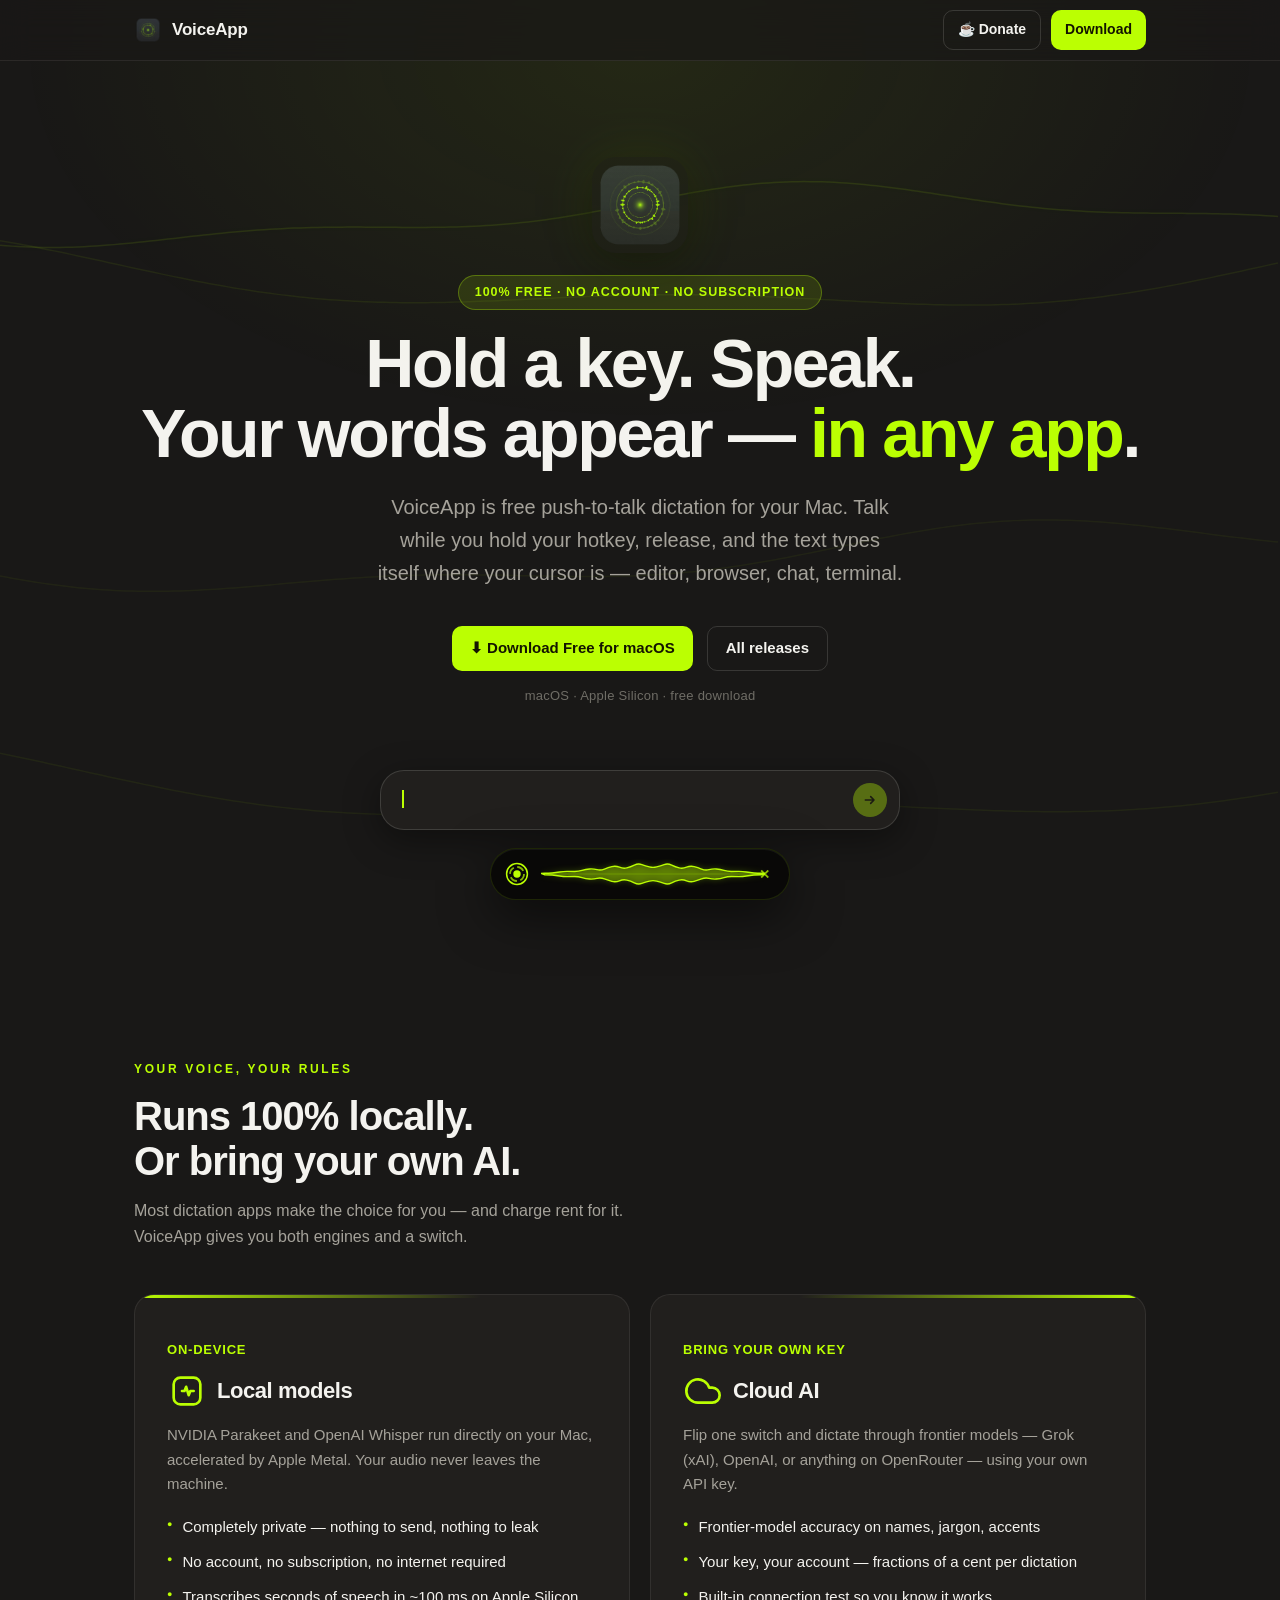
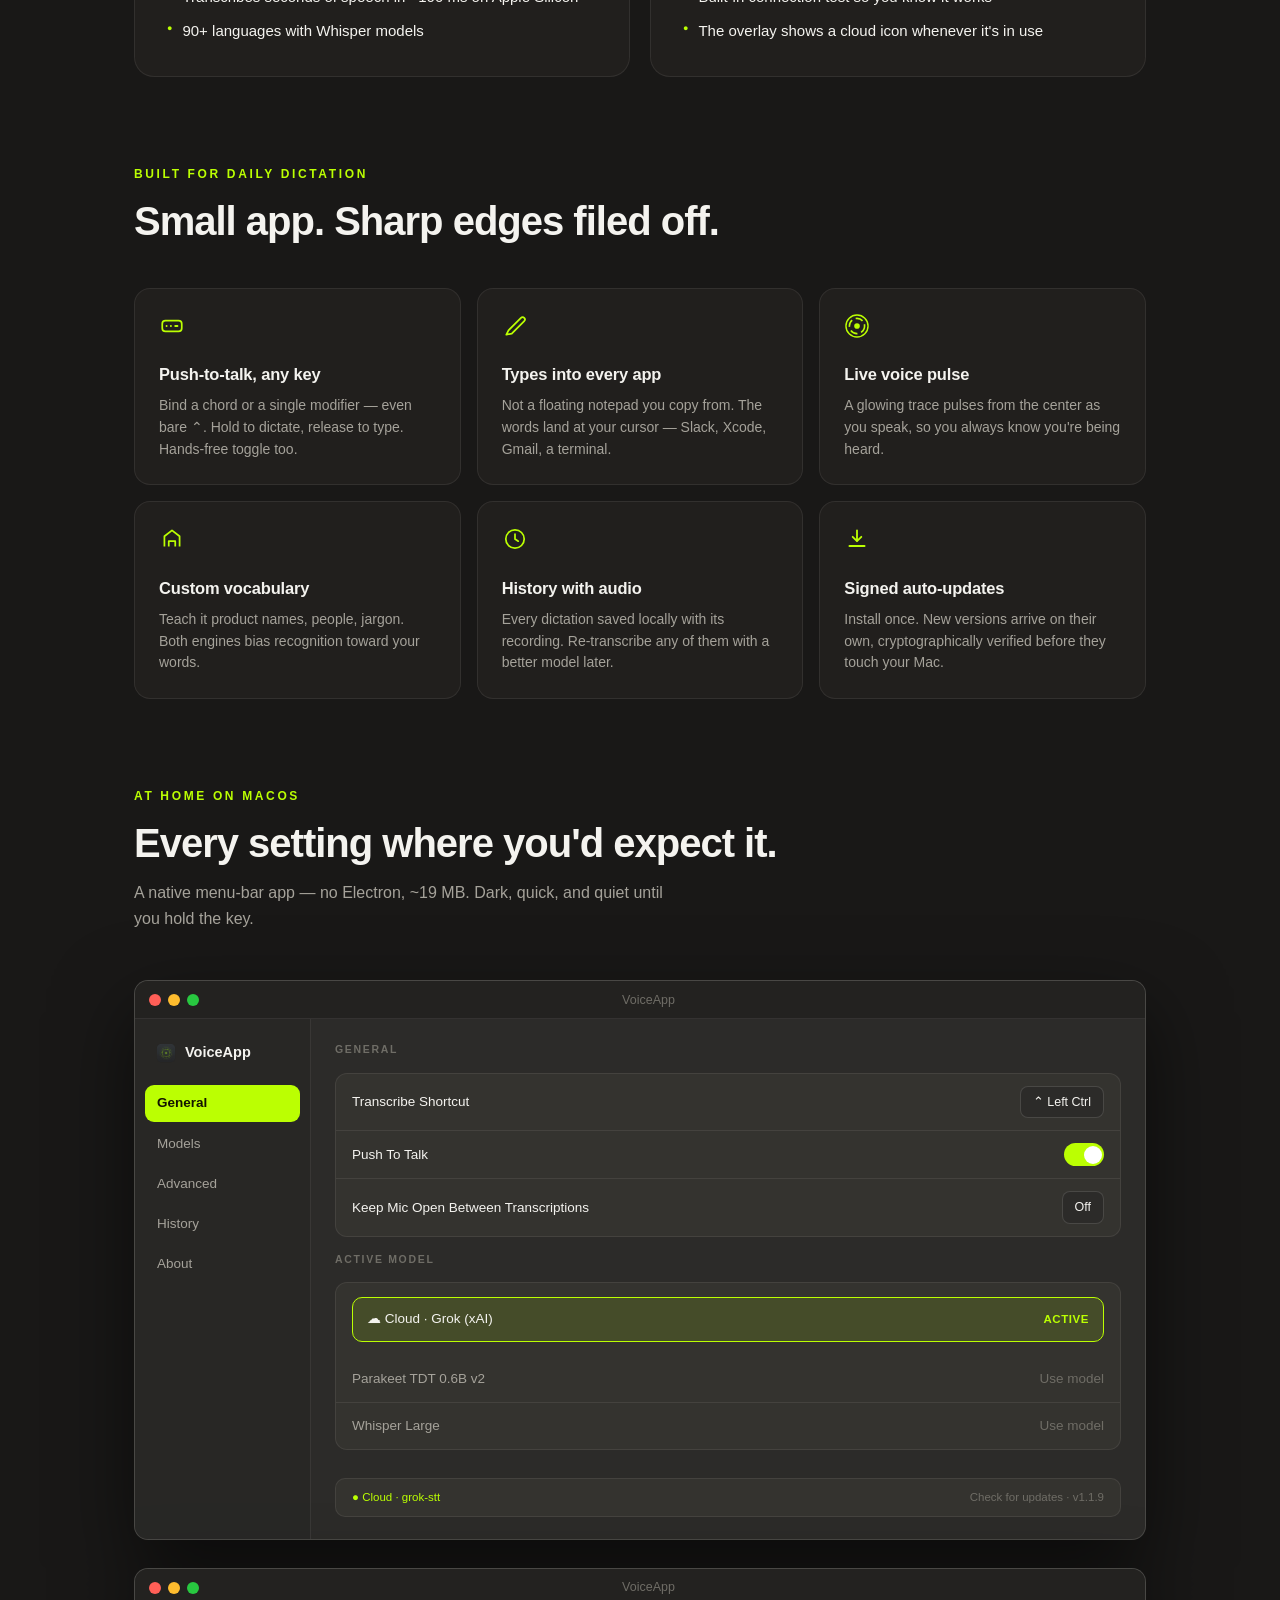
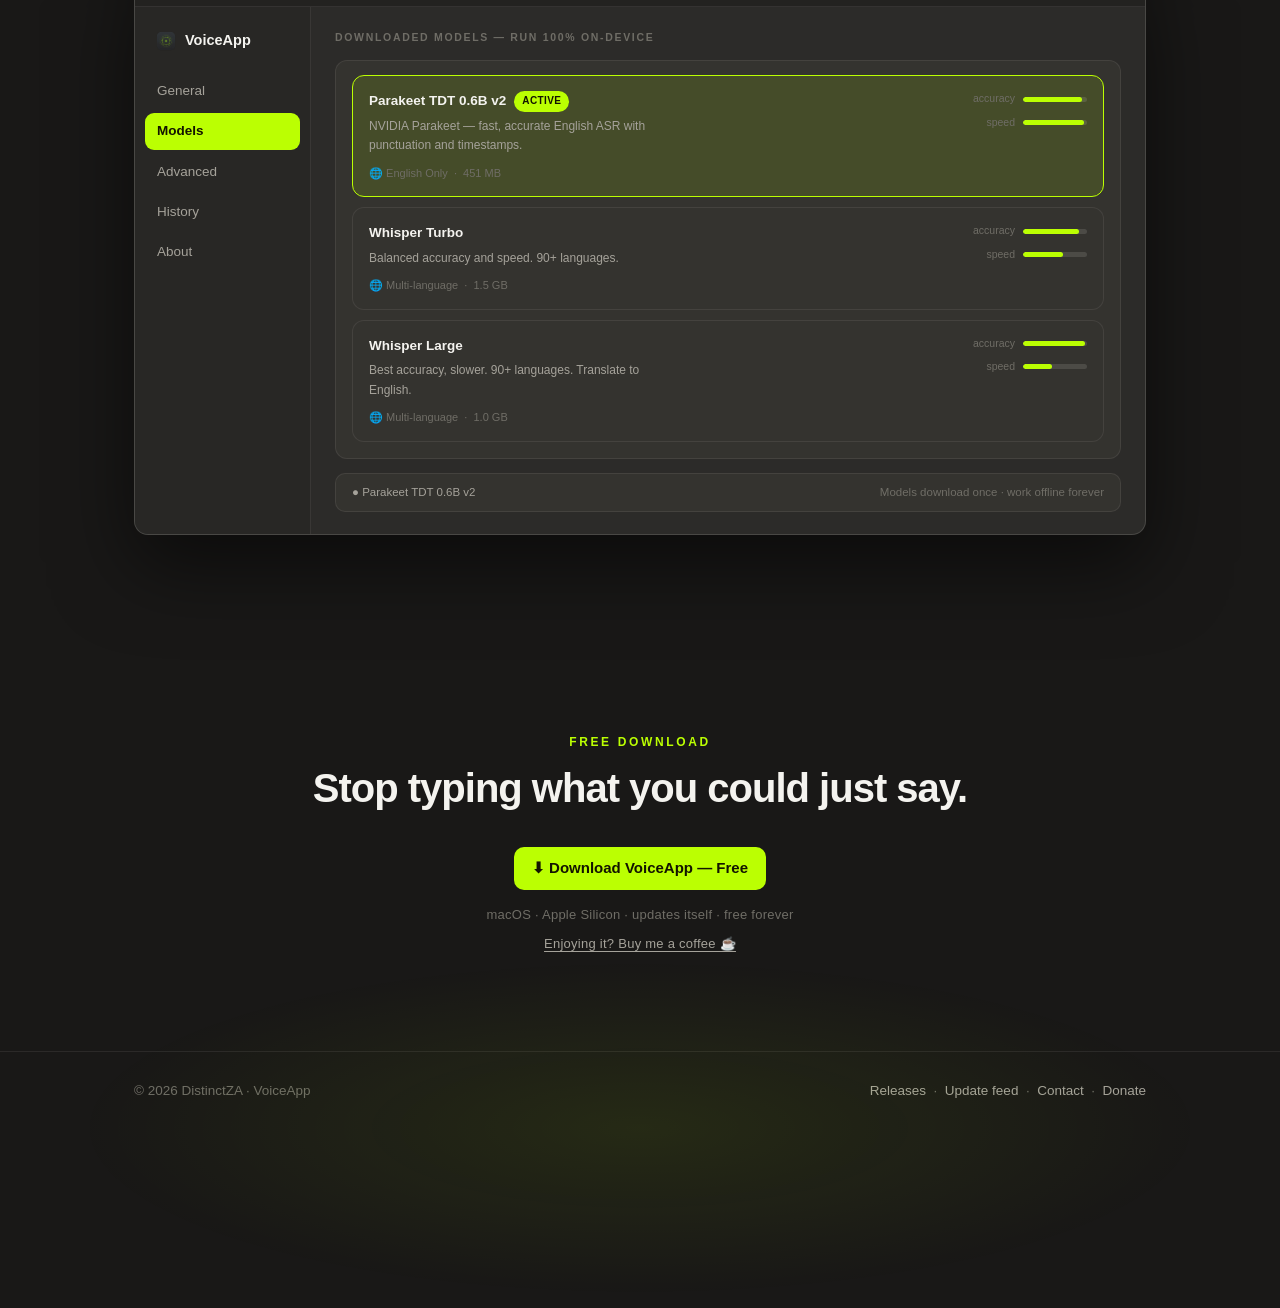
==== commit abed0c58: "SEO: keyword-tuned title/meta, canonical, OG/Twitter cards, JSON-LD, sitemap, robots, social card" ====
--- a/index.html
+++ b/index.html
@@ -314,15 +314,14 @@
   <div class="halo"></div>
   <div class="wrap">
     <img class="hero-icon" src="assets/icon-256.png" alt="VoiceApp icon" />
-    <p class="free-badge">7-day free trial · $10 lifetime · no subscription</p>
+    <p class="free-badge">100% free · no account · no subscription</p>
     <h1>Hold a key. Speak.<br />Your words appear — <span class="lime">in&nbsp;any&nbsp;app</span>.</h1>
-    <p class="sub">VoiceApp is push-to-talk dictation for your Mac. Talk while you hold your hotkey, release, and the text types itself where your cursor is — editor, browser, chat, terminal. Try it free for 7 days, then it's $10 once — yours forever.</p>
+    <p class="sub">VoiceApp is free push-to-talk dictation for your Mac. Talk while you hold your hotkey, release, and the text types itself where your cursor is — editor, browser, chat, terminal.</p>
     <div class="cta-row">
-      <a class="btn" id="hero-download" href="https://github.com/DistinctZA/voiceapp-releases/releases/latest">⬇ Download — Free 7-Day Trial</a>
-      <a class="btn ghost" href="https://voice-app.lemonsqueezy.com/checkout/buy/b986b4f8-85ba-44ac-a176-0167d5f98f66" target="_blank" rel="noopener">Buy Lifetime — $10</a>
+      <a class="btn" id="hero-download" href="https://github.com/DistinctZA/voiceapp-releases/releases/latest">⬇ Download Free for macOS</a>
       <a class="btn ghost" href="https://github.com/DistinctZA/voiceapp-releases/releases">All releases</a>
     </div>
-    <p class="cta-note" id="version-note">macOS · Apple Silicon · 7-day free trial</p>
+    <p class="cta-note" id="version-note">macOS · Apple Silicon · free download</p>
 
     <div class="demo-stage" aria-hidden="true">
       <div class="chat-demo" aria-hidden="true">
@@ -531,13 +530,12 @@
 <section class="final">
   <div class="halo2"></div>
   <div class="wrap">
-    <p class="eyebrow">Try it free for 7 days</p>
+    <p class="eyebrow">Free download</p>
     <h2>Stop typing what you could just say.</h2>
     <div class="cta-row">
-      <a class="btn" id="final-download" href="https://github.com/DistinctZA/voiceapp-releases/releases/latest">⬇ Download VoiceApp</a>
-      <a class="btn ghost" href="https://voice-app.lemonsqueezy.com/checkout/buy/b986b4f8-85ba-44ac-a176-0167d5f98f66" target="_blank" rel="noopener">Buy Lifetime — $10</a>
+      <a class="btn" id="final-download" href="https://github.com/DistinctZA/voiceapp-releases/releases/latest">⬇ Download VoiceApp — Free</a>
     </div>
-    <p class="cta-note">macOS · Apple Silicon · updates itself · one-time $10, all updates included</p>
+    <p class="cta-note">macOS · Apple Silicon · updates itself · free forever</p>
     <p class="cta-note" style="margin-top:8px">
       <a href="https://ko-fi.com/voiceapp" class="donate-foot" target="_blank" rel="noopener" style="color:var(--dim); text-decoration:underline; text-underline-offset:3px;">Enjoying it? Buy me a coffee ☕</a>
     </p>
@@ -718,7 +716,7 @@
       document.getElementById(id).href = dmg.browser_download_url;
     const v = (rel.tag_name || "").replace(/^v/, "");
     if (v) document.getElementById("version-note").textContent =
-      `Version ${v} · macOS · Apple Silicon · 7-day free trial`;
+      `Version ${v} · macOS · Apple Silicon · free download`;
   })
   .catch(() => {});
 
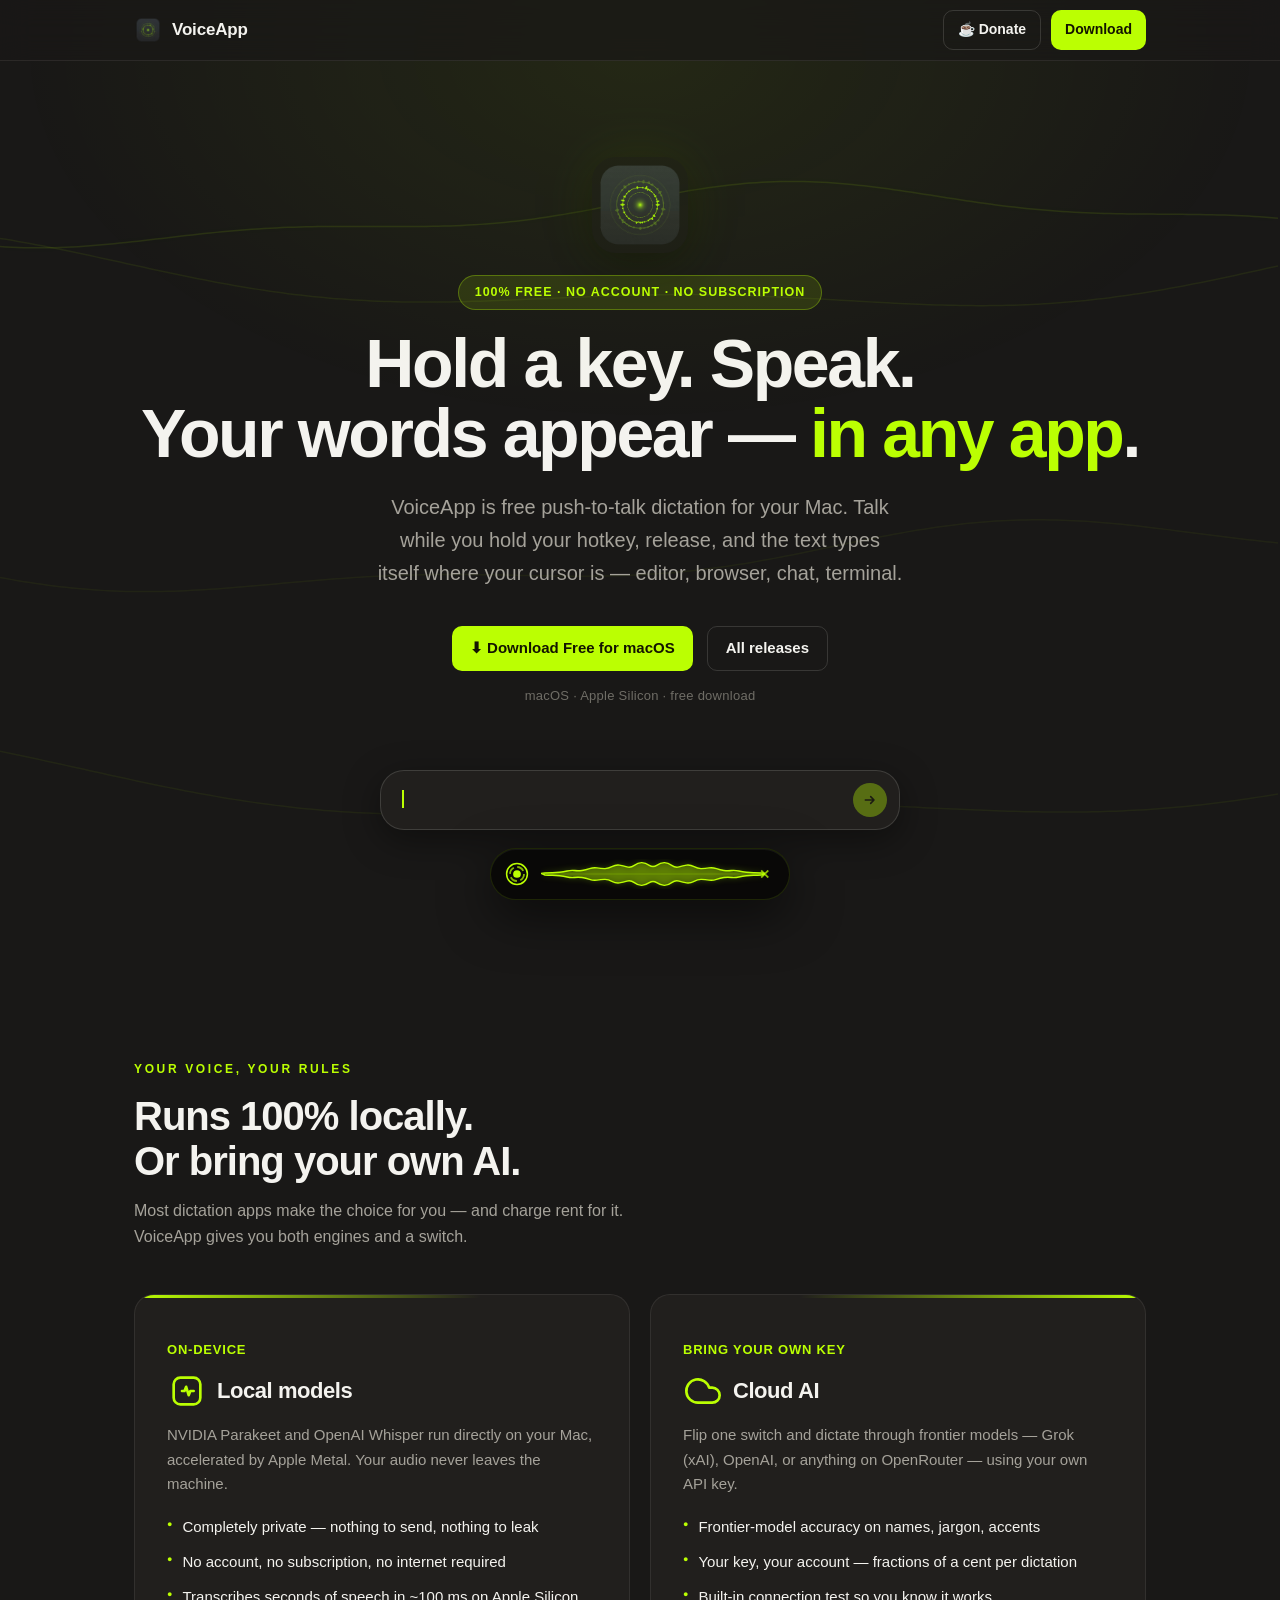
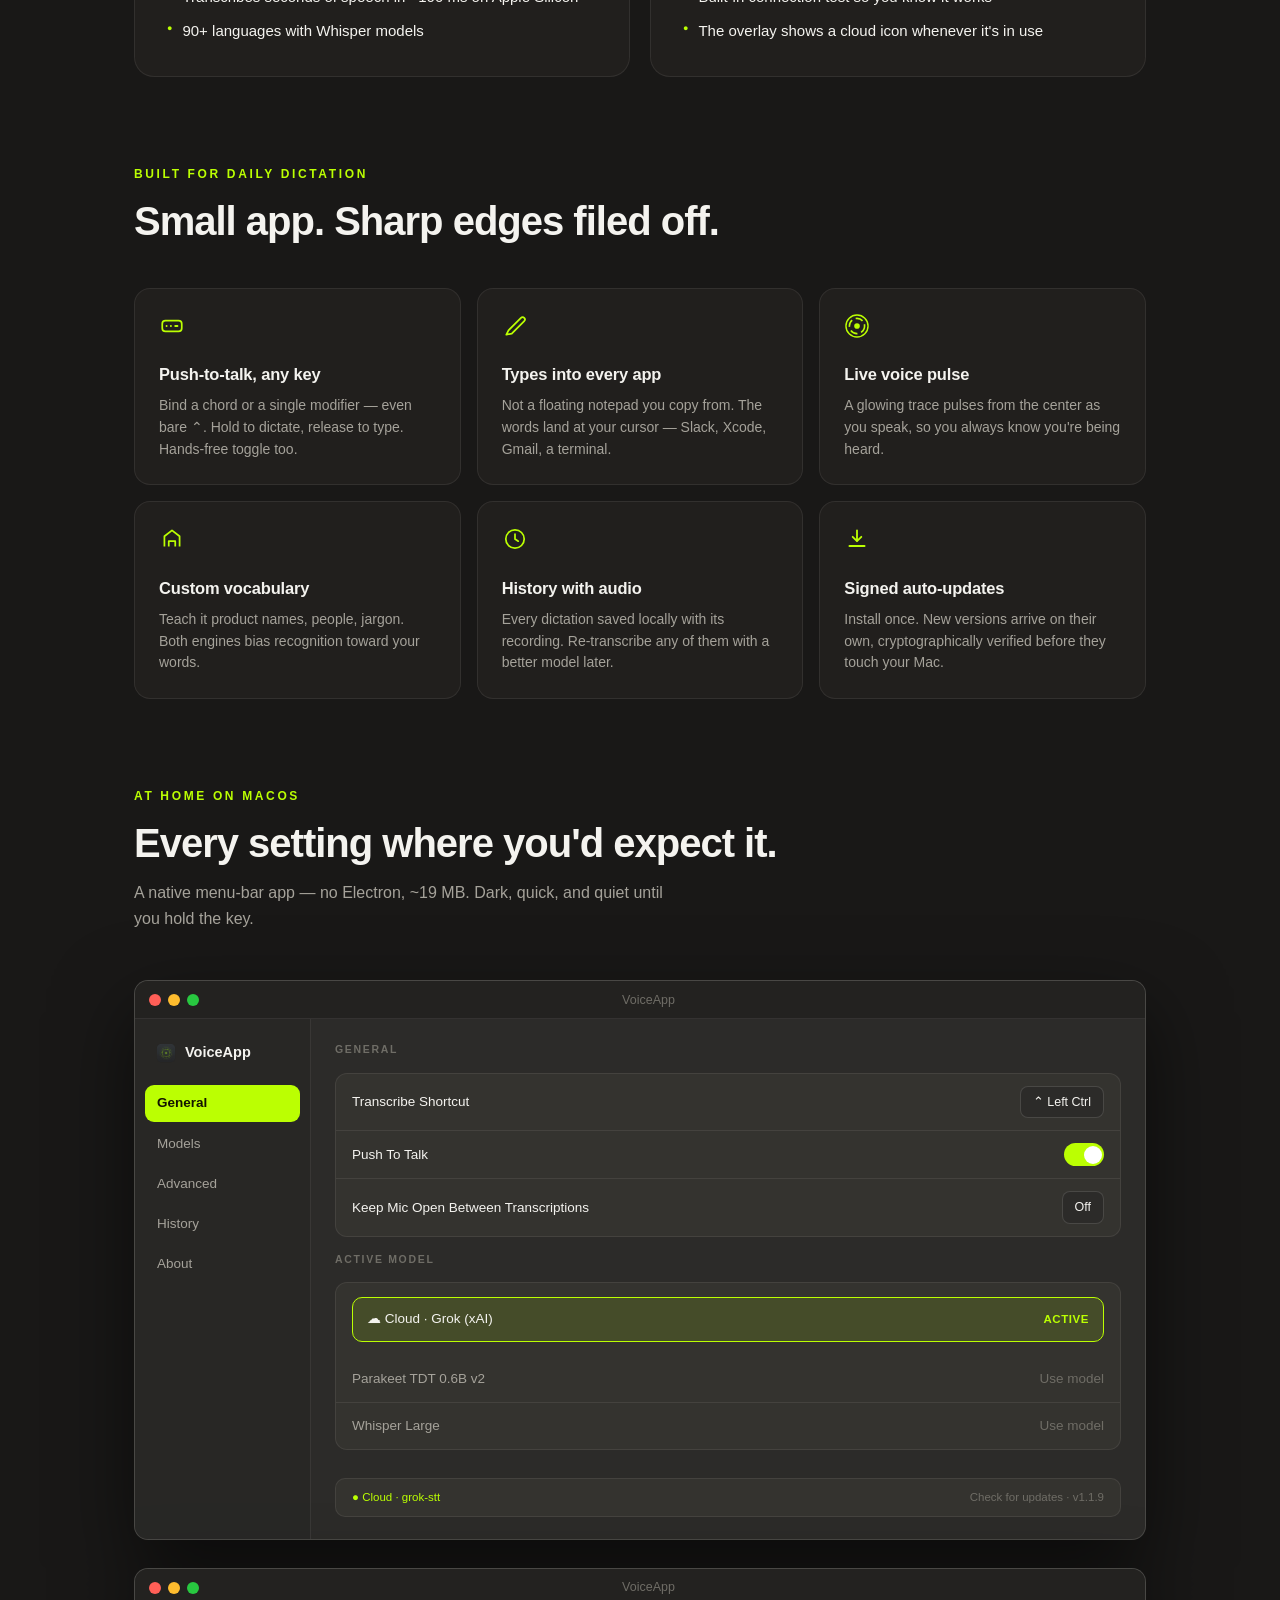
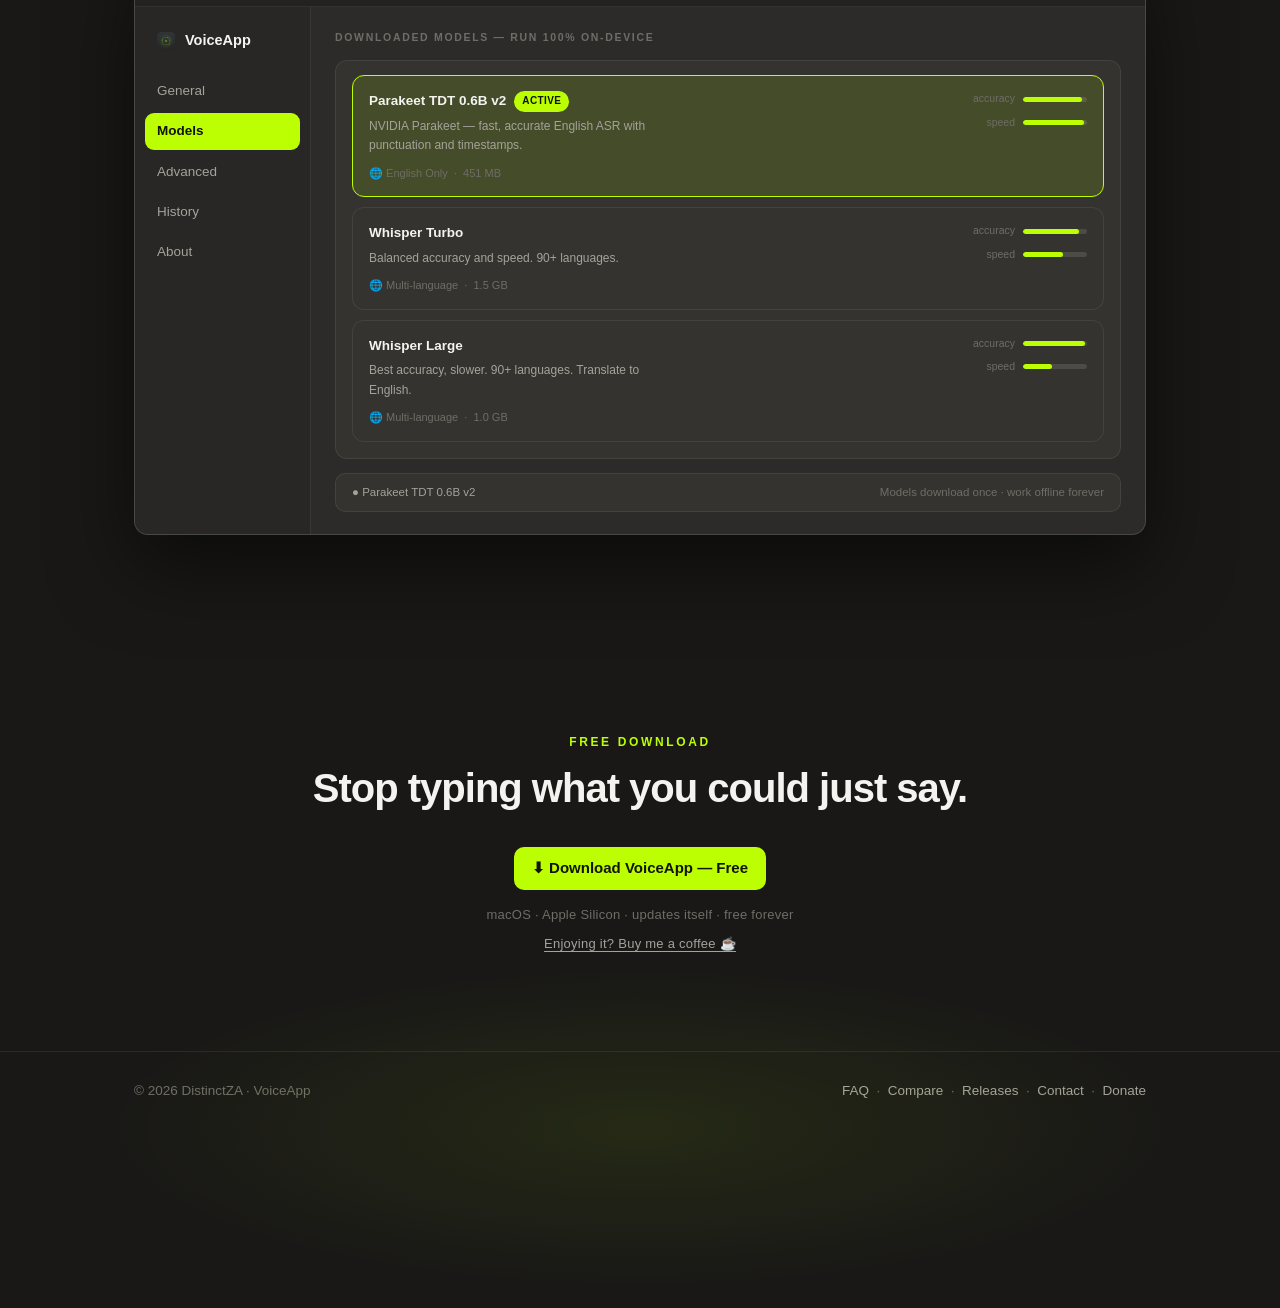
==== commit 2ee79ed7: "Add FAQ and comparison pages for SEO (FAQ schema, sitemap, cross-links)" ====
--- a/index.html
+++ b/index.html
@@ -546,9 +546,11 @@
   <div class="wrap foot-inner">
     <span>© 2026 DistinctZA · VoiceApp</span>
     <span>
+      <a href="/faq.html">FAQ</a>
+      &nbsp;·&nbsp;
+      <a href="/compare.html">Compare</a>
+      &nbsp;·&nbsp;
       <a href="https://github.com/DistinctZA/voiceapp-releases/releases">Releases</a>
-      &nbsp;·&nbsp;
-      <a href="https://github.com/DistinctZA/voiceapp-releases">Update feed</a>
       &nbsp;·&nbsp;
       <a href="#" id="contact-link">Contact</a>
       &nbsp;·&nbsp;
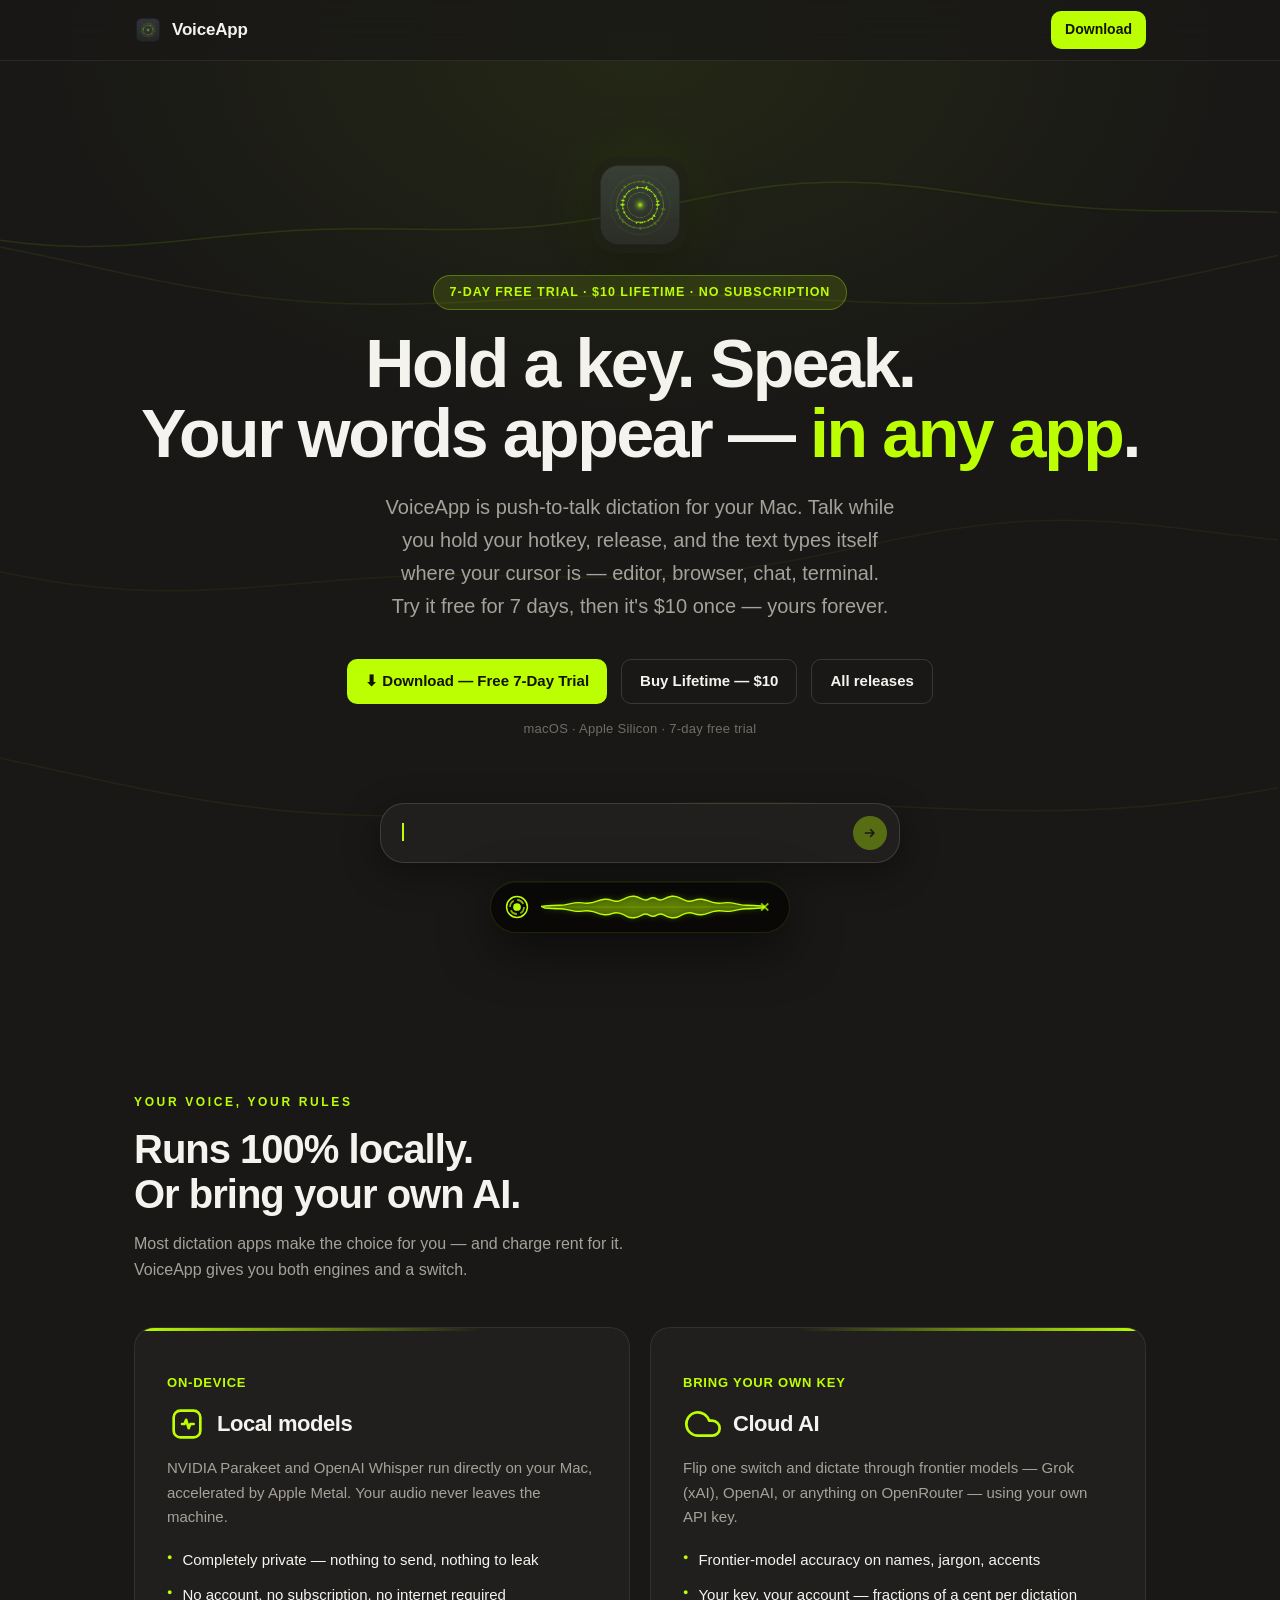
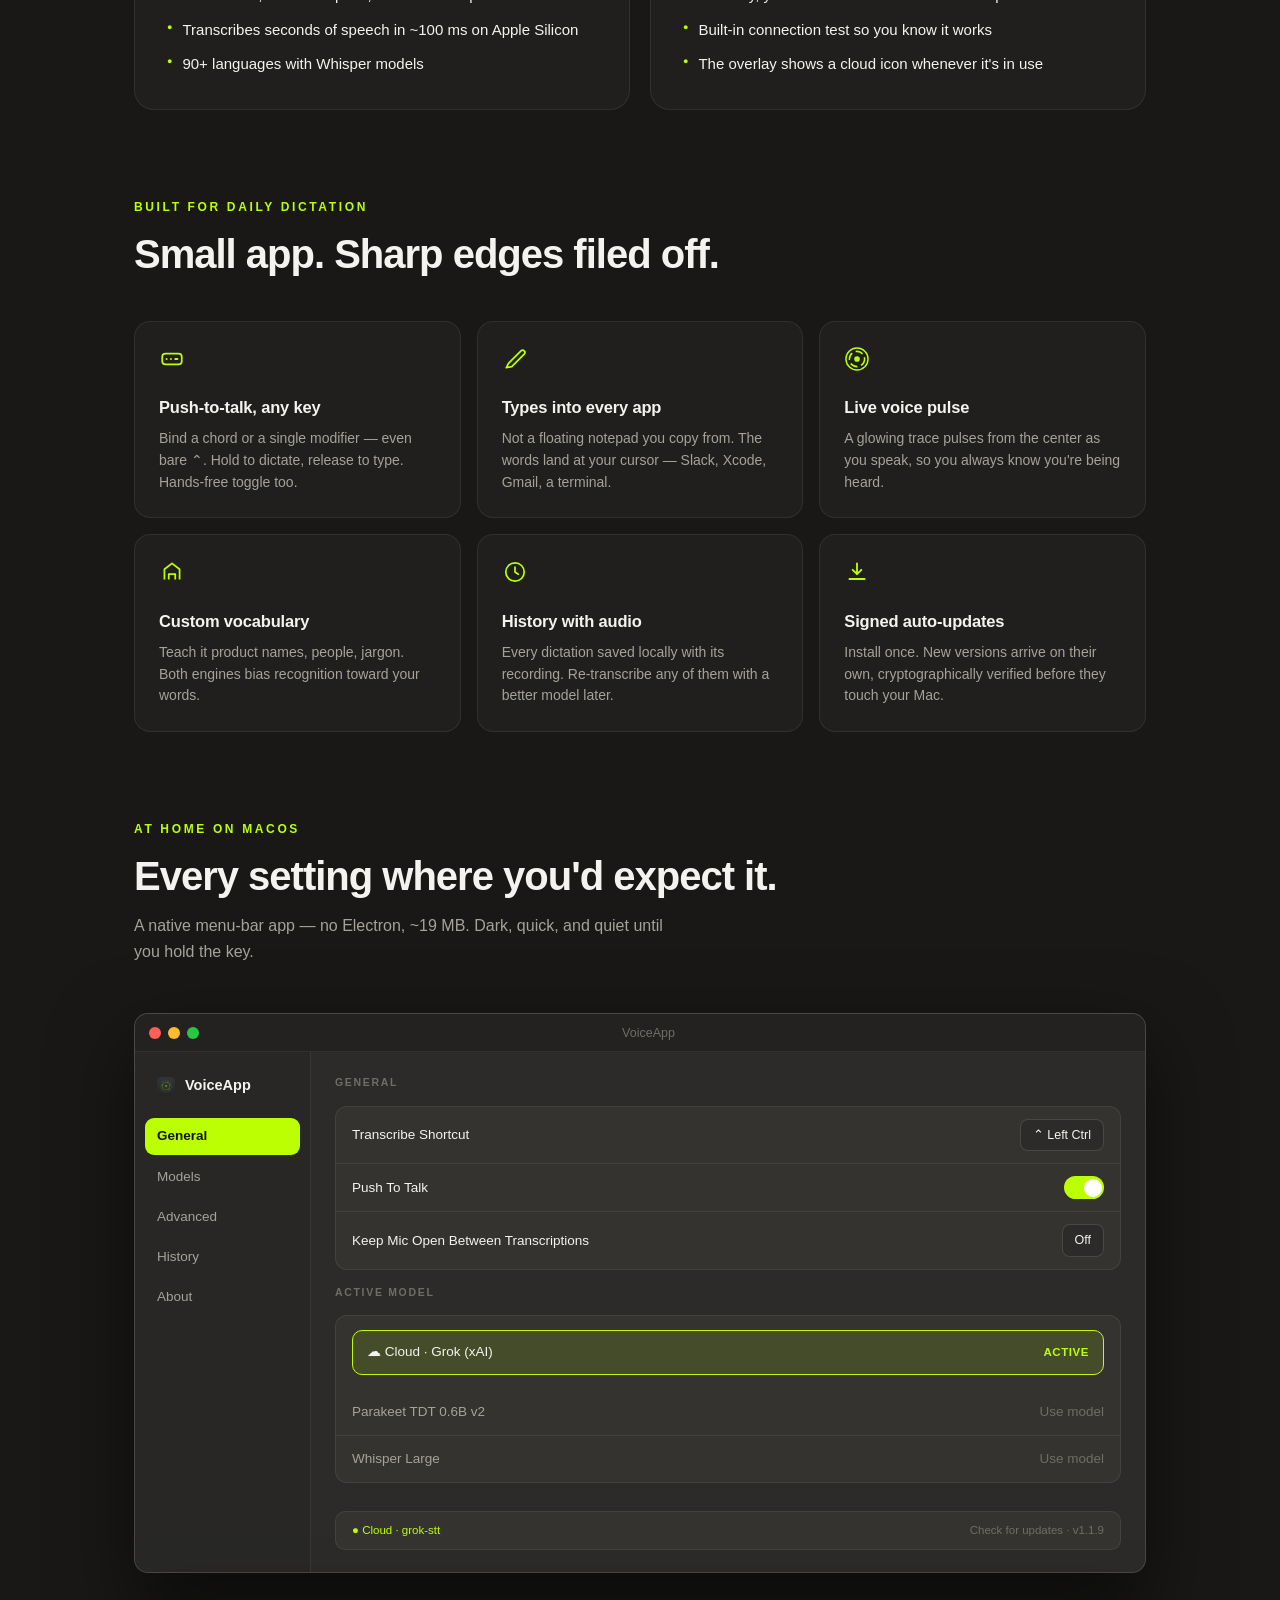
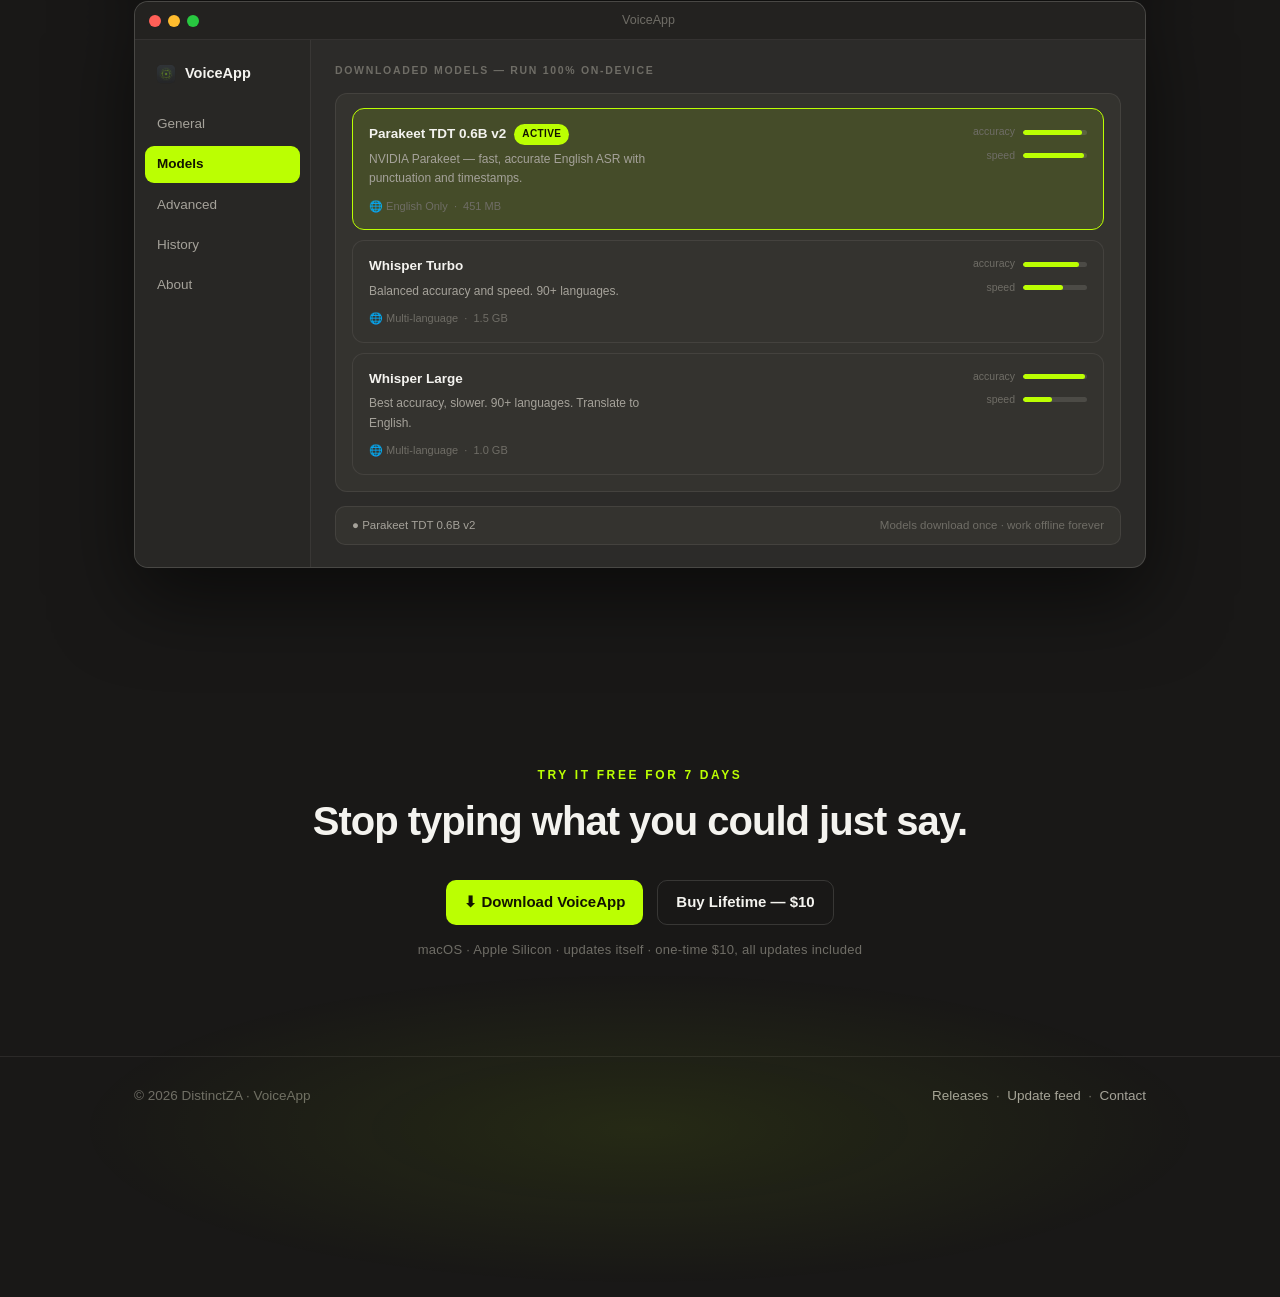
==== commit 37a7b0b6: "Point buy buttons at PayPal and remove Ko-fi donate links Checkout moved from LemonSqueezy (still in" ====
--- a/index.html
+++ b/index.html
@@ -304,7 +304,6 @@
       VoiceApp
     </a>
     <span style="display:flex; gap:10px">
-      <a class="btn ghost small" href="https://ko-fi.com/voiceapp" id="donate-link" target="_blank" rel="noopener">☕ Donate</a>
       <a class="btn small" id="nav-download" href="https://github.com/DistinctZA/voiceapp-releases/releases/latest">Download</a>
     </span>
   </div>
@@ -314,14 +313,15 @@
   <div class="halo"></div>
   <div class="wrap">
     <img class="hero-icon" src="assets/icon-256.png" alt="VoiceApp icon" />
-    <p class="free-badge">100% free · no account · no subscription</p>
+    <p class="free-badge">7-day free trial · $10 lifetime · no subscription</p>
     <h1>Hold a key. Speak.<br />Your words appear — <span class="lime">in&nbsp;any&nbsp;app</span>.</h1>
-    <p class="sub">VoiceApp is free push-to-talk dictation for your Mac. Talk while you hold your hotkey, release, and the text types itself where your cursor is — editor, browser, chat, terminal.</p>
+    <p class="sub">VoiceApp is push-to-talk dictation for your Mac. Talk while you hold your hotkey, release, and the text types itself where your cursor is — editor, browser, chat, terminal. Try it free for 7 days, then it's $10 once — yours forever.</p>
     <div class="cta-row">
-      <a class="btn" id="hero-download" href="https://github.com/DistinctZA/voiceapp-releases/releases/latest">⬇ Download Free for macOS</a>
+      <a class="btn" id="hero-download" href="https://github.com/DistinctZA/voiceapp-releases/releases/latest">⬇ Download — Free 7-Day Trial</a>
+      <a class="btn ghost" href="https://www.paypal.com/ncp/payment/3N7C8BAHNZJRN" target="_blank" rel="noopener">Buy Lifetime — $10</a>
       <a class="btn ghost" href="https://github.com/DistinctZA/voiceapp-releases/releases">All releases</a>
     </div>
-    <p class="cta-note" id="version-note">macOS · Apple Silicon · free download</p>
+    <p class="cta-note" id="version-note">macOS · Apple Silicon · 7-day free trial</p>
 
     <div class="demo-stage" aria-hidden="true">
       <div class="chat-demo" aria-hidden="true">
@@ -530,15 +530,13 @@
 <section class="final">
   <div class="halo2"></div>
   <div class="wrap">
-    <p class="eyebrow">Free download</p>
+    <p class="eyebrow">Try it free for 7 days</p>
     <h2>Stop typing what you could just say.</h2>
     <div class="cta-row">
-      <a class="btn" id="final-download" href="https://github.com/DistinctZA/voiceapp-releases/releases/latest">⬇ Download VoiceApp — Free</a>
+      <a class="btn" id="final-download" href="https://github.com/DistinctZA/voiceapp-releases/releases/latest">⬇ Download VoiceApp</a>
+      <a class="btn ghost" href="https://www.paypal.com/ncp/payment/3N7C8BAHNZJRN" target="_blank" rel="noopener">Buy Lifetime — $10</a>
     </div>
-    <p class="cta-note">macOS · Apple Silicon · updates itself · free forever</p>
-    <p class="cta-note" style="margin-top:8px">
-      <a href="https://ko-fi.com/voiceapp" class="donate-foot" target="_blank" rel="noopener" style="color:var(--dim); text-decoration:underline; text-underline-offset:3px;">Enjoying it? Buy me a coffee ☕</a>
-    </p>
+    <p class="cta-note">macOS · Apple Silicon · updates itself · one-time $10, all updates included</p>
   </div>
 </section>
 
@@ -546,15 +544,11 @@
   <div class="wrap foot-inner">
     <span>© 2026 DistinctZA · VoiceApp</span>
     <span>
-      <a href="/faq.html">FAQ</a>
-      &nbsp;·&nbsp;
-      <a href="/compare.html">Compare</a>
-      &nbsp;·&nbsp;
       <a href="https://github.com/DistinctZA/voiceapp-releases/releases">Releases</a>
       &nbsp;·&nbsp;
+      <a href="https://github.com/DistinctZA/voiceapp-releases">Update feed</a>
+      &nbsp;·&nbsp;
       <a href="#" id="contact-link">Contact</a>
-      &nbsp;·&nbsp;
-      <a href="https://ko-fi.com/voiceapp" class="donate-foot" target="_blank" rel="noopener">Donate</a>
     </span>
   </div>
 </footer>
@@ -718,7 +712,7 @@
       document.getElementById(id).href = dmg.browser_download_url;
     const v = (rel.tag_name || "").replace(/^v/, "");
     if (v) document.getElementById("version-note").textContent =
-      `Version ${v} · macOS · Apple Silicon · free download`;
+      `Version ${v} · macOS · Apple Silicon · 7-day free trial`;
   })
   .catch(() => {});
 
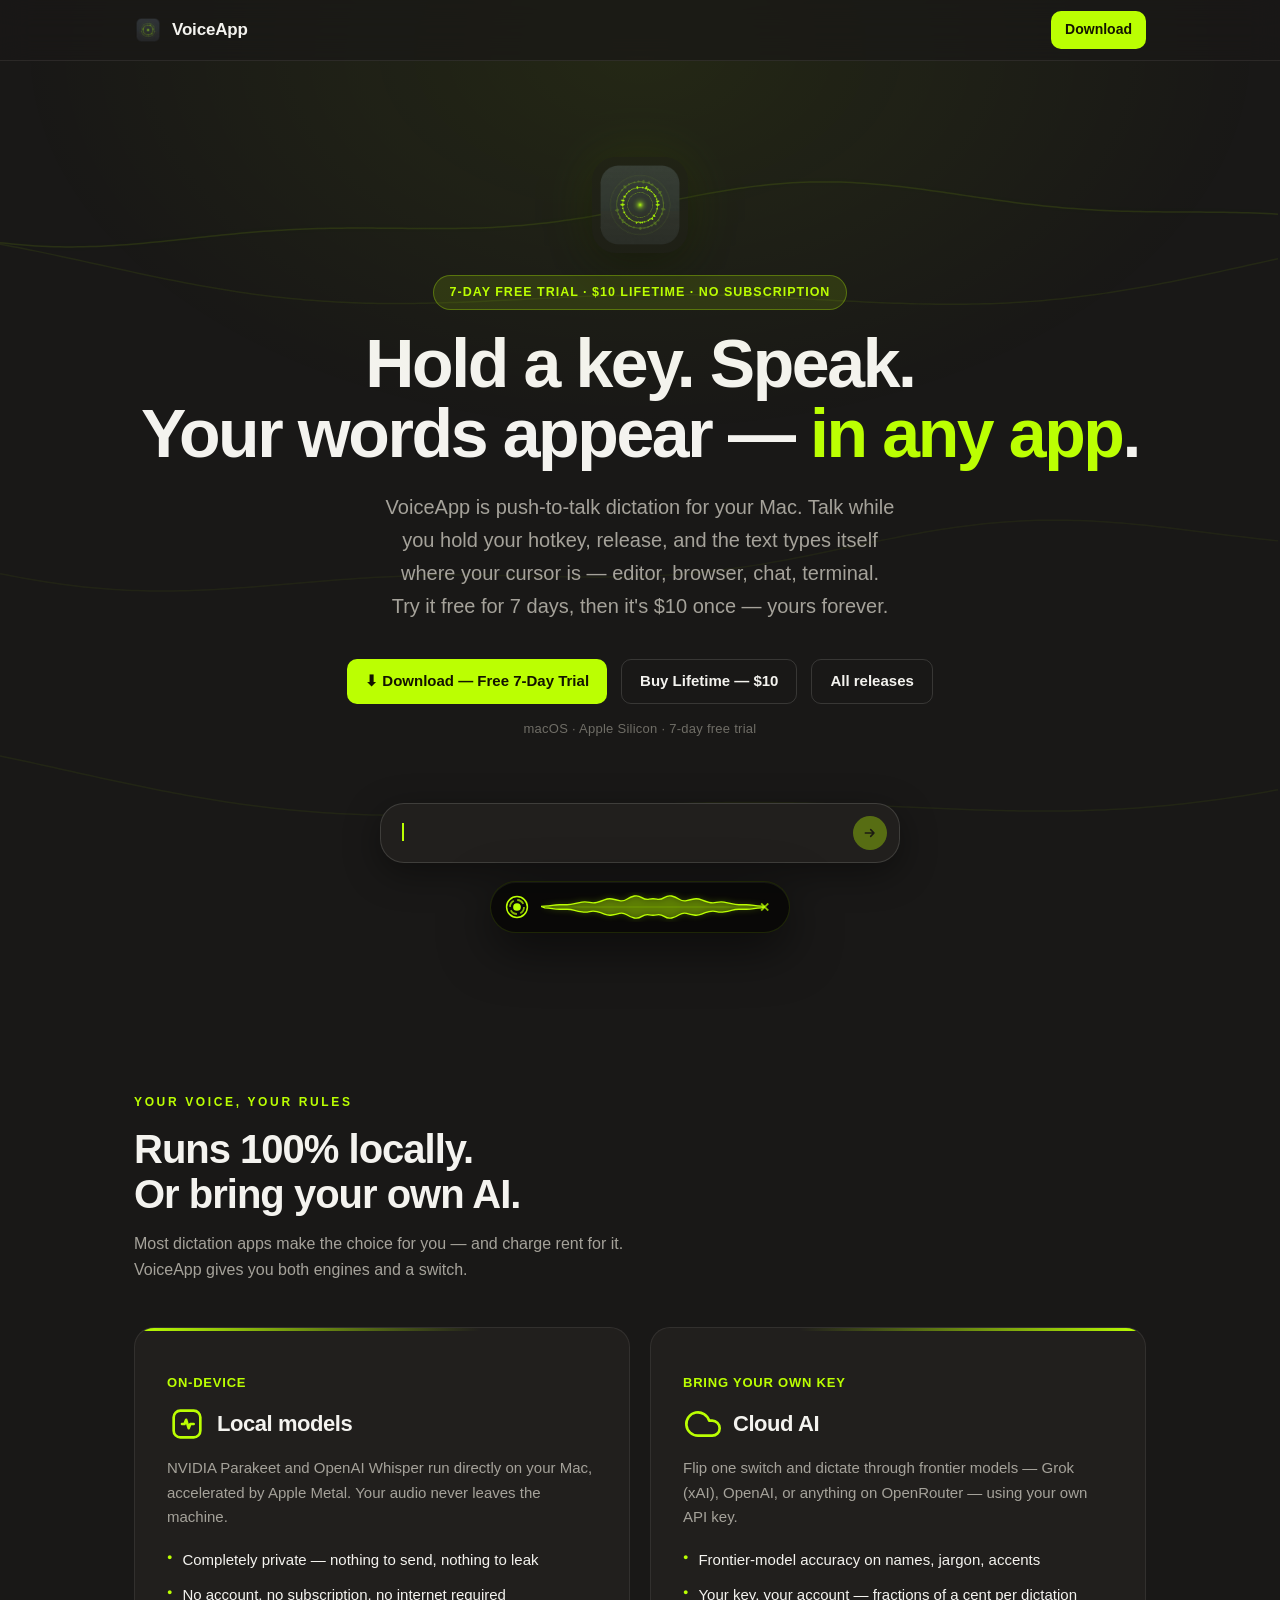
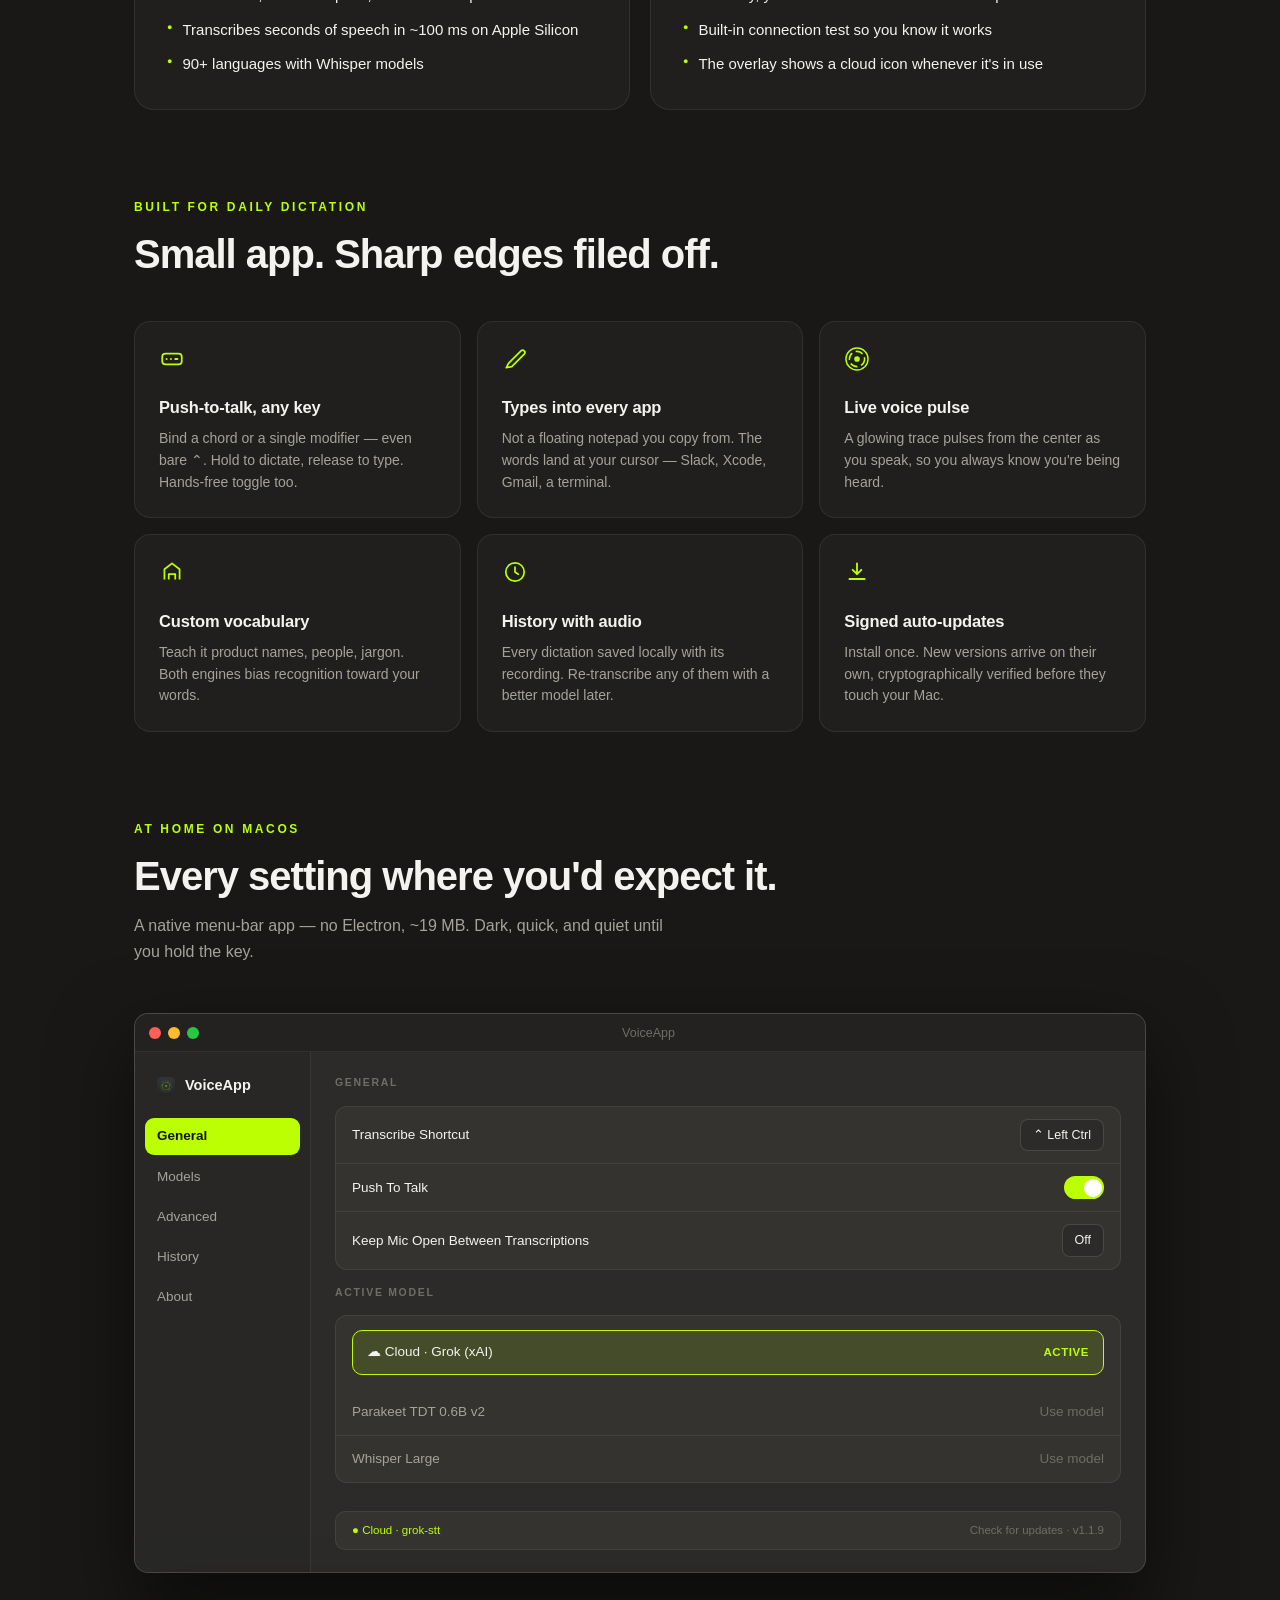
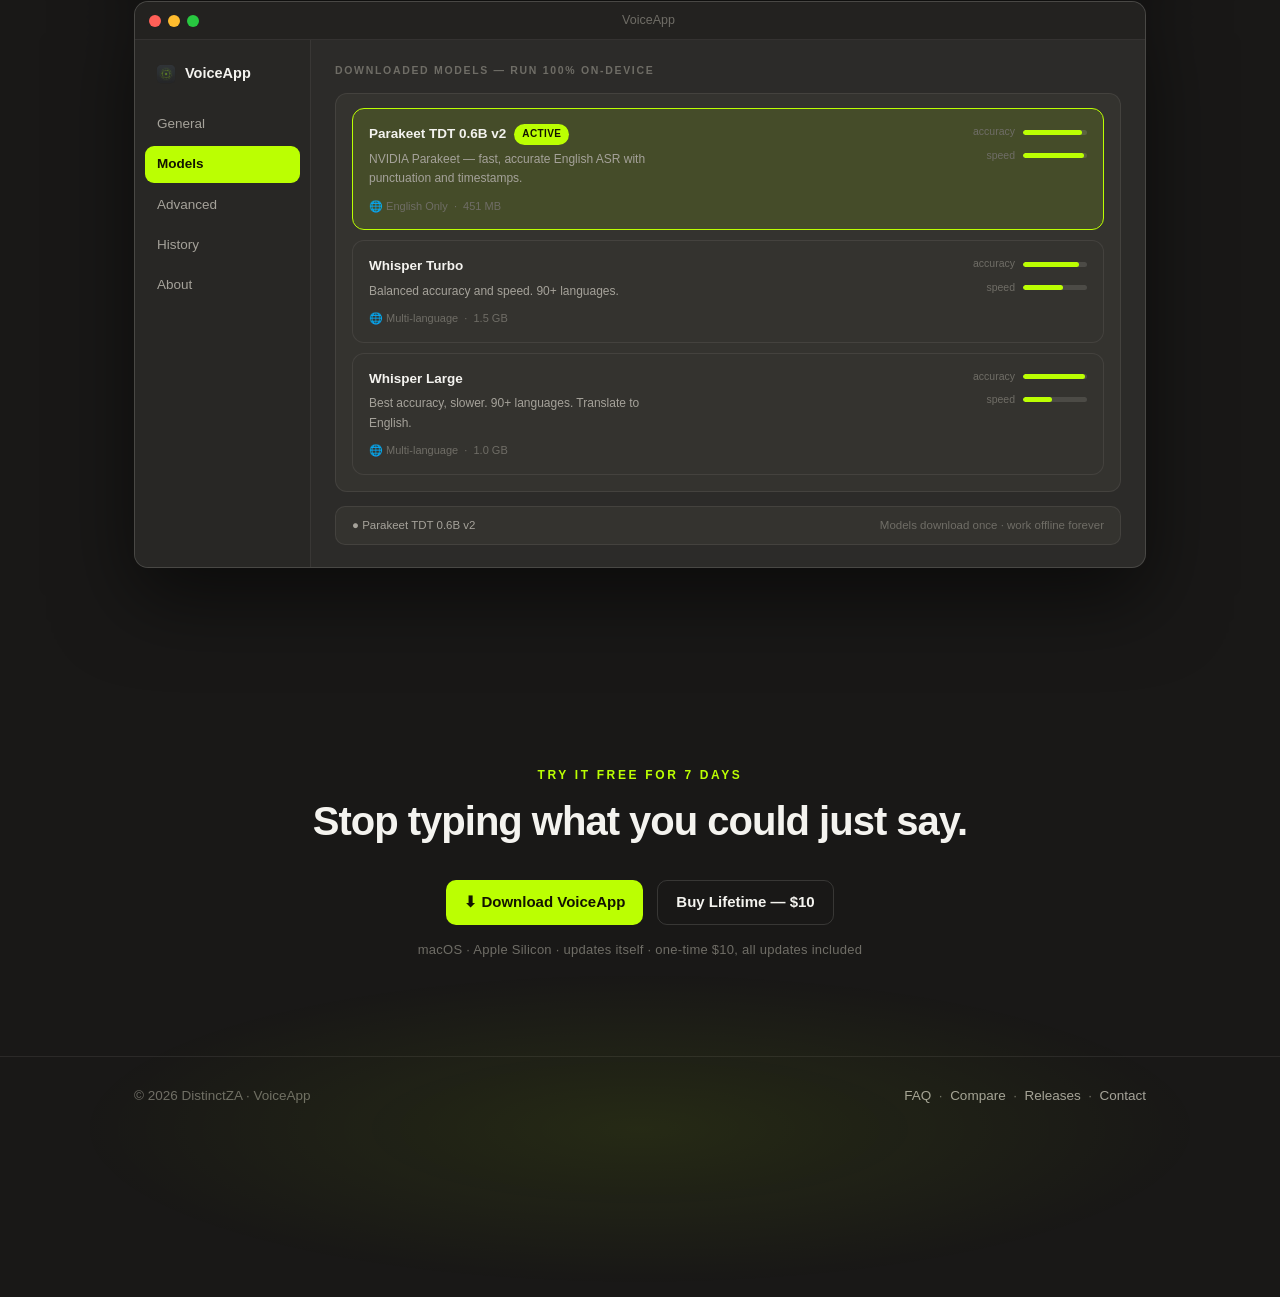
==== commit 83e56b1b: "Merge pricing-launch: PayPal checkout, trial + $10 lifetime Co-Authored-By: Claude Opus 4.8 <noreply" ====
--- a/index.html
+++ b/index.html
@@ -544,9 +544,11 @@
   <div class="wrap foot-inner">
     <span>© 2026 DistinctZA · VoiceApp</span>
     <span>
+      <a href="/faq.html">FAQ</a>
+      &nbsp;·&nbsp;
+      <a href="/compare.html">Compare</a>
+      &nbsp;·&nbsp;
       <a href="https://github.com/DistinctZA/voiceapp-releases/releases">Releases</a>
-      &nbsp;·&nbsp;
-      <a href="https://github.com/DistinctZA/voiceapp-releases">Update feed</a>
       &nbsp;·&nbsp;
       <a href="#" id="contact-link">Contact</a>
     </span>
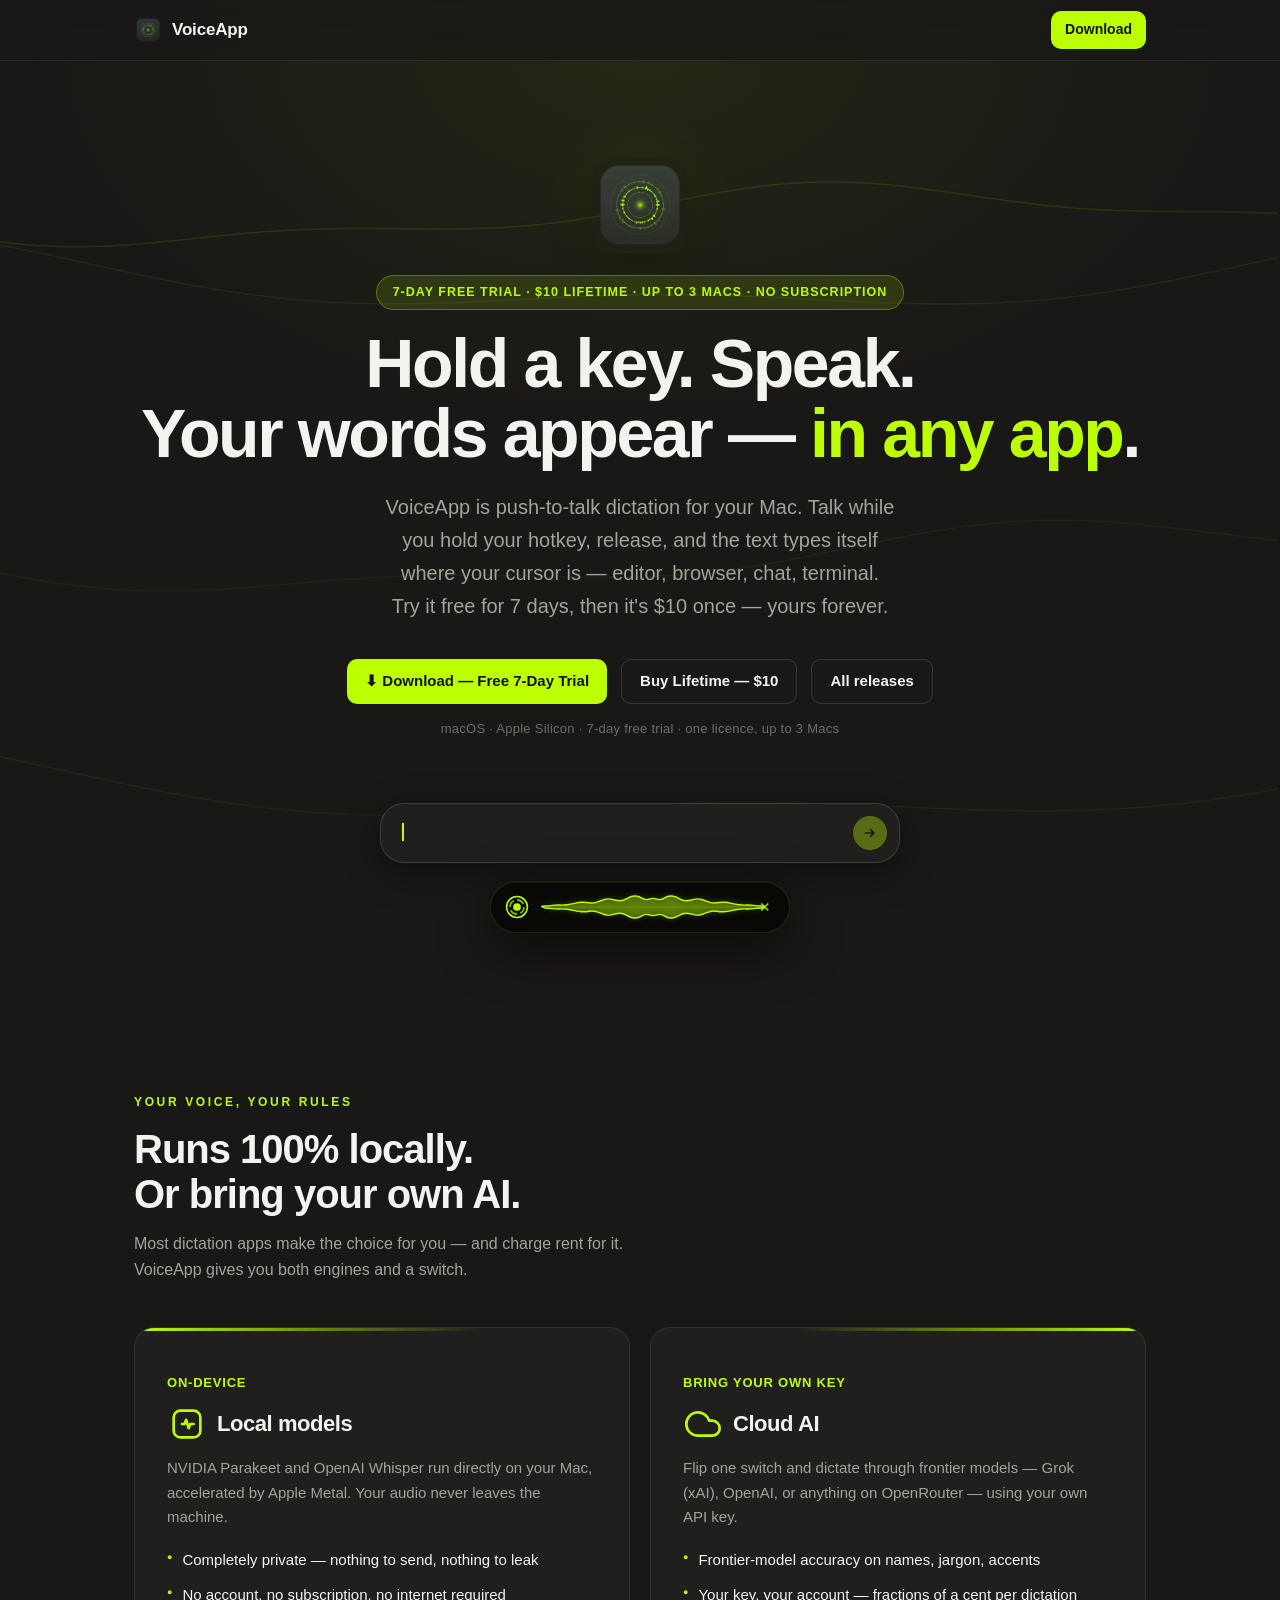
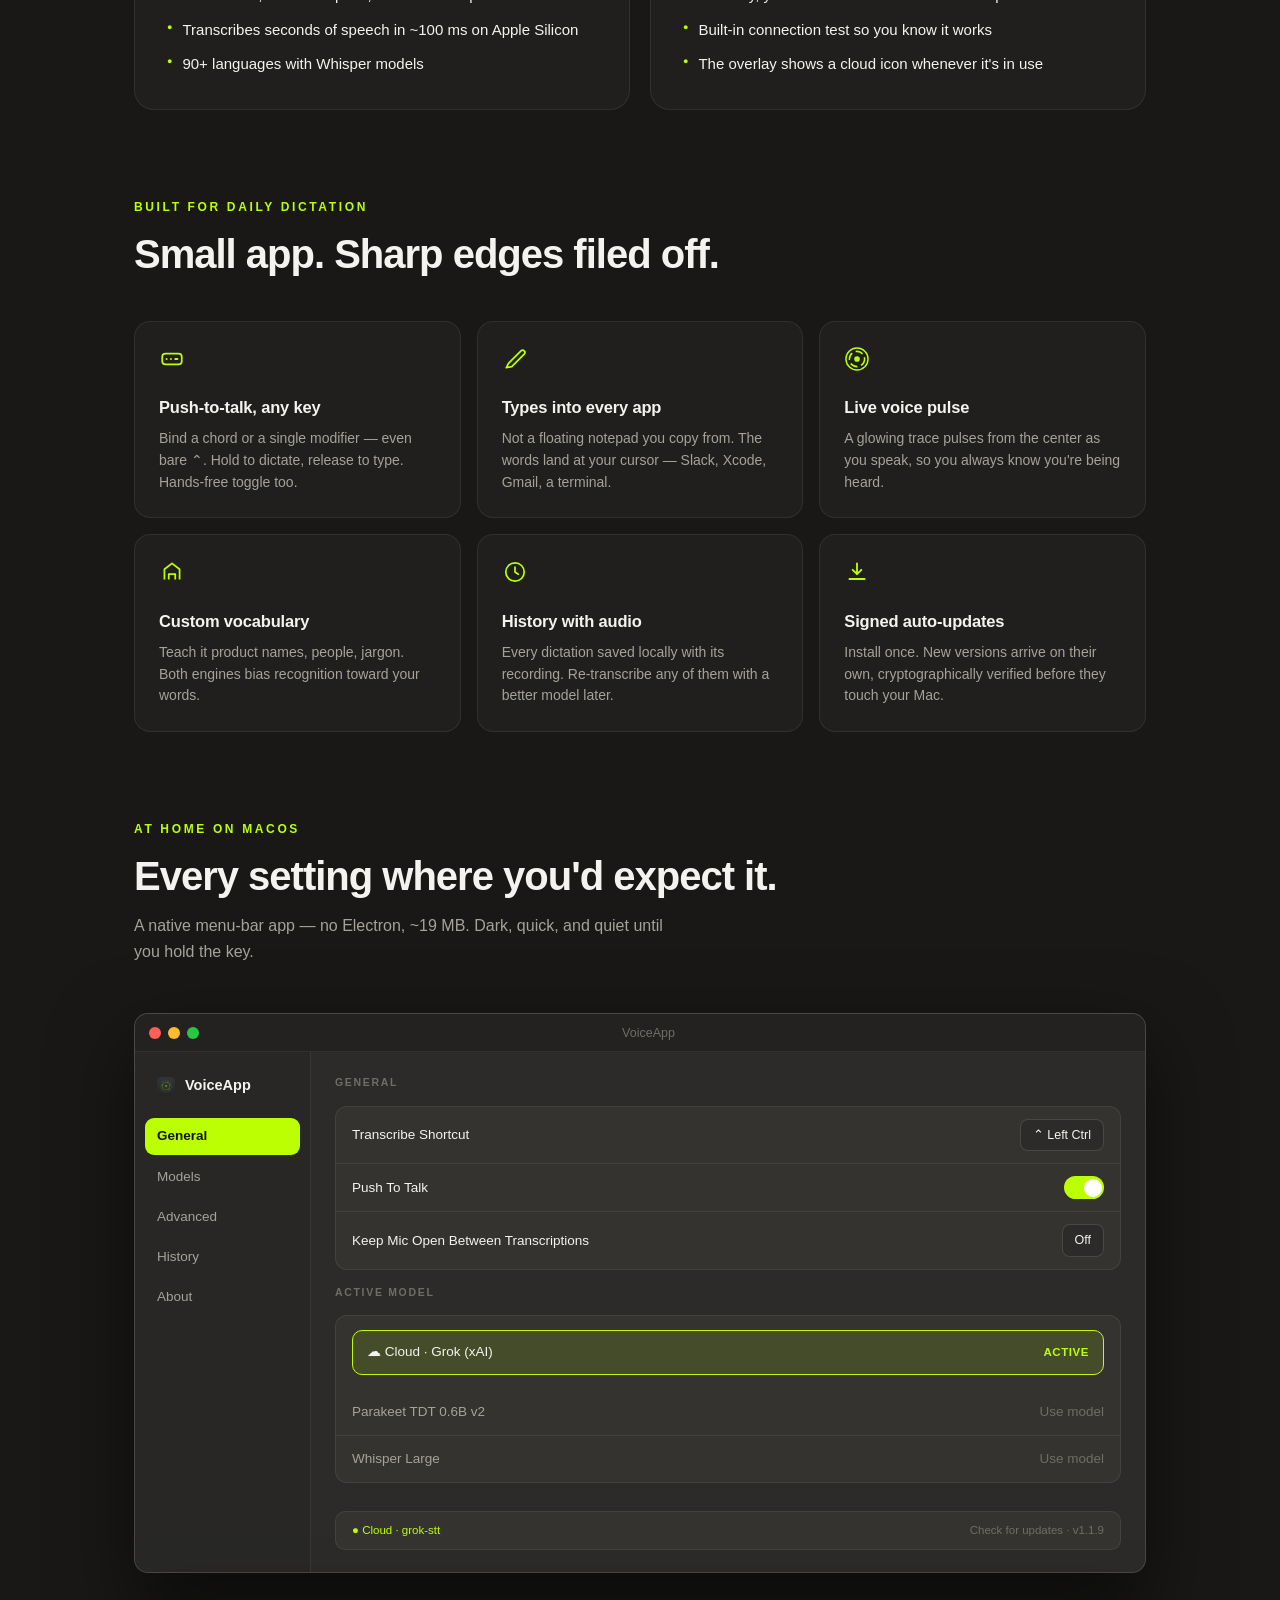
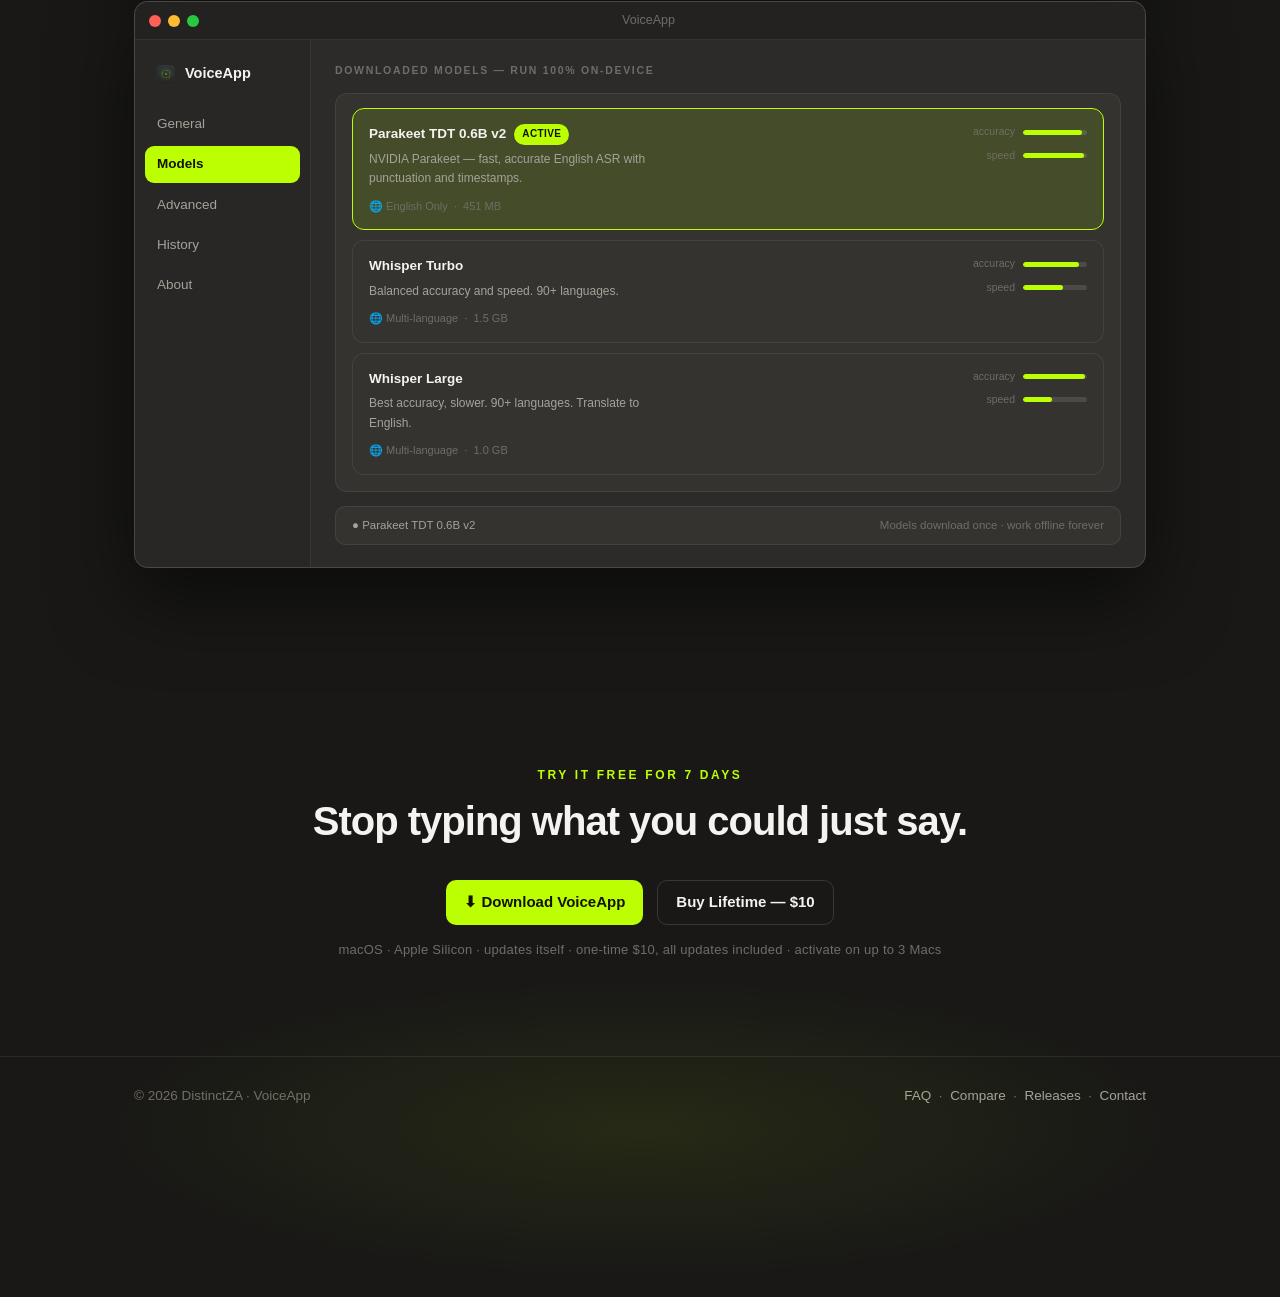
==== commit ec2bc6ec: "Say the licence covers up to 3 Macs The 3-machine allowance was only mentioned in the PayPal listing" ====
--- a/index.html
+++ b/index.html
@@ -313,7 +313,7 @@
   <div class="halo"></div>
   <div class="wrap">
     <img class="hero-icon" src="assets/icon-256.png" alt="VoiceApp icon" />
-    <p class="free-badge">7-day free trial · $10 lifetime · no subscription</p>
+    <p class="free-badge">7-day free trial · $10 lifetime · up to 3 Macs · no subscription</p>
     <h1>Hold a key. Speak.<br />Your words appear — <span class="lime">in&nbsp;any&nbsp;app</span>.</h1>
     <p class="sub">VoiceApp is push-to-talk dictation for your Mac. Talk while you hold your hotkey, release, and the text types itself where your cursor is — editor, browser, chat, terminal. Try it free for 7 days, then it's $10 once — yours forever.</p>
     <div class="cta-row">
@@ -321,7 +321,7 @@
       <a class="btn ghost" href="https://www.paypal.com/ncp/payment/3N7C8BAHNZJRN" target="_blank" rel="noopener">Buy Lifetime — $10</a>
       <a class="btn ghost" href="https://github.com/DistinctZA/voiceapp-releases/releases">All releases</a>
     </div>
-    <p class="cta-note" id="version-note">macOS · Apple Silicon · 7-day free trial</p>
+    <p class="cta-note" id="version-note">macOS · Apple Silicon · 7-day free trial · one licence, up to 3 Macs</p>
 
     <div class="demo-stage" aria-hidden="true">
       <div class="chat-demo" aria-hidden="true">
@@ -536,7 +536,7 @@
       <a class="btn" id="final-download" href="https://github.com/DistinctZA/voiceapp-releases/releases/latest">⬇ Download VoiceApp</a>
       <a class="btn ghost" href="https://www.paypal.com/ncp/payment/3N7C8BAHNZJRN" target="_blank" rel="noopener">Buy Lifetime — $10</a>
     </div>
-    <p class="cta-note">macOS · Apple Silicon · updates itself · one-time $10, all updates included</p>
+    <p class="cta-note">macOS · Apple Silicon · updates itself · one-time $10, all updates included · activate on up to 3 Macs</p>
   </div>
 </section>
 
@@ -714,7 +714,7 @@
       document.getElementById(id).href = dmg.browser_download_url;
     const v = (rel.tag_name || "").replace(/^v/, "");
     if (v) document.getElementById("version-note").textContent =
-      `Version ${v} · macOS · Apple Silicon · 7-day free trial`;
+      `Version ${v} · macOS · Apple Silicon · 7-day free trial · one licence, up to 3 Macs`;
   })
   .catch(() => {});
 
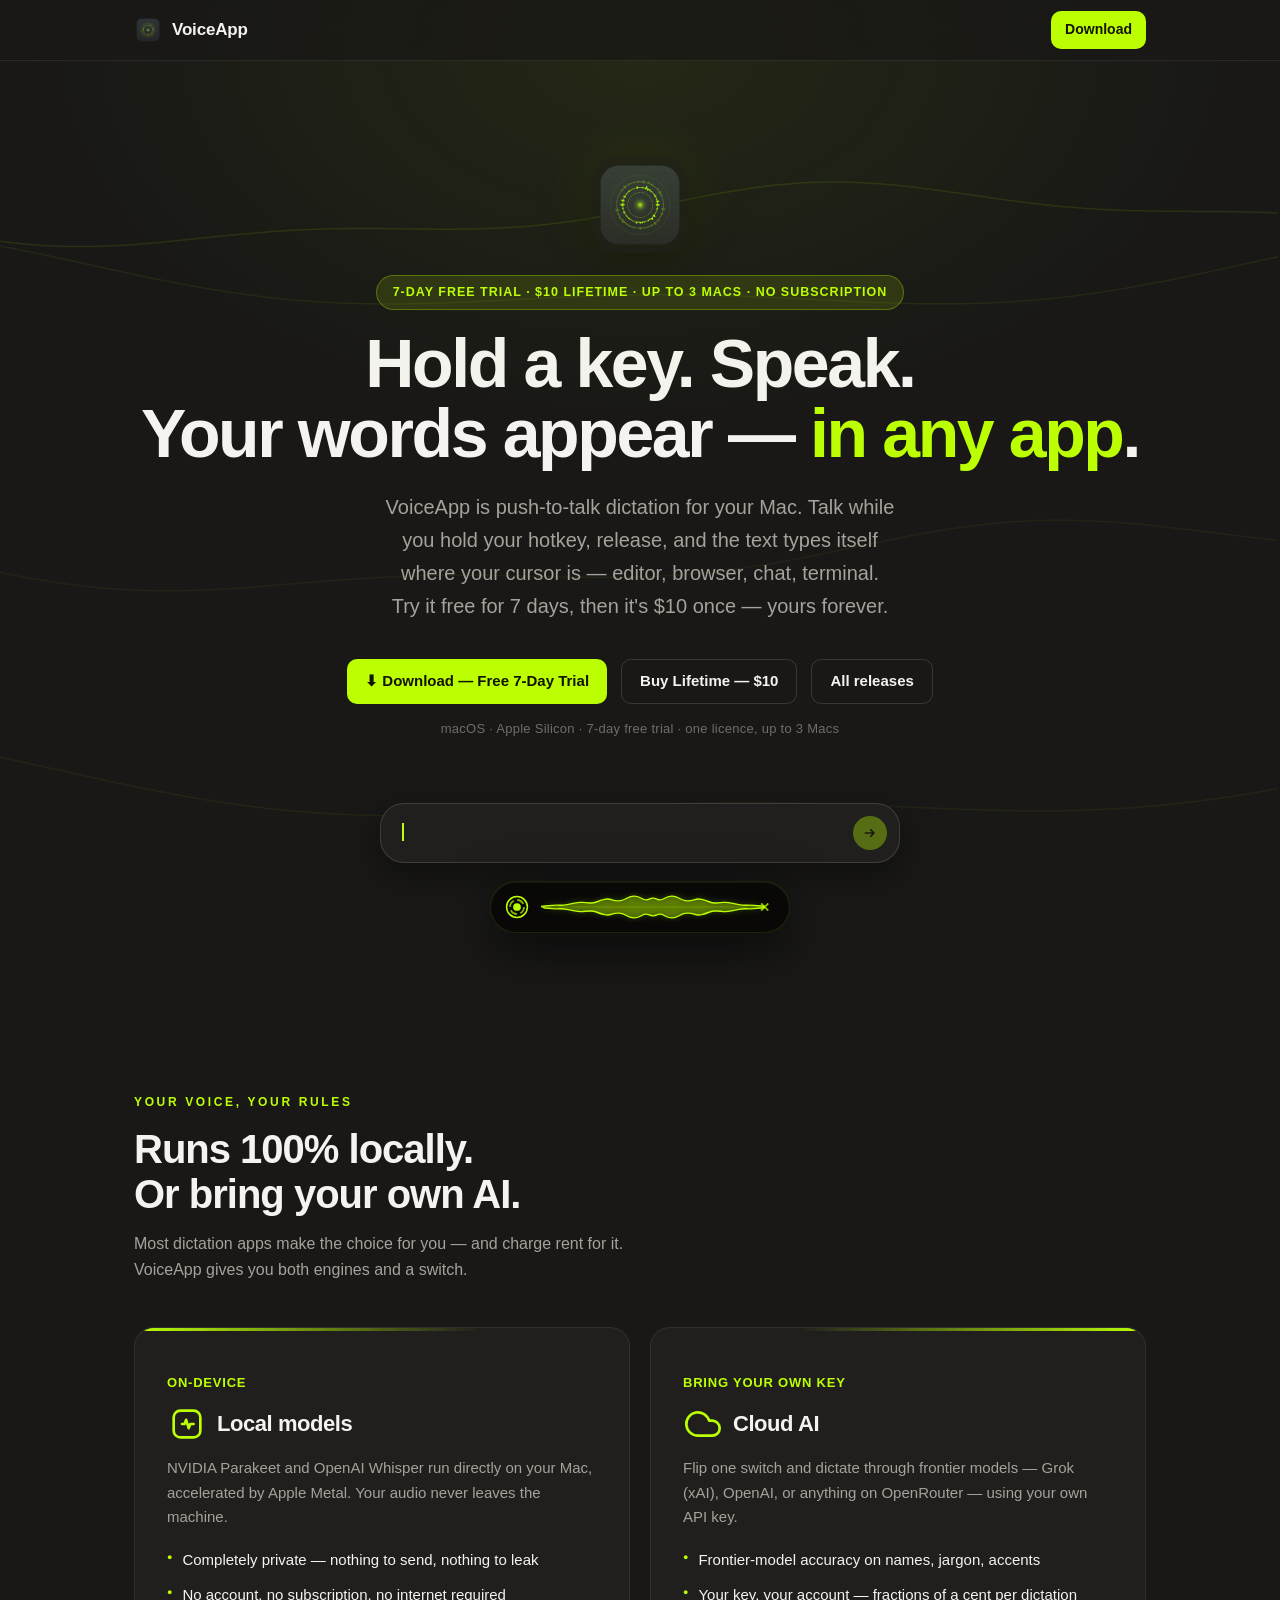
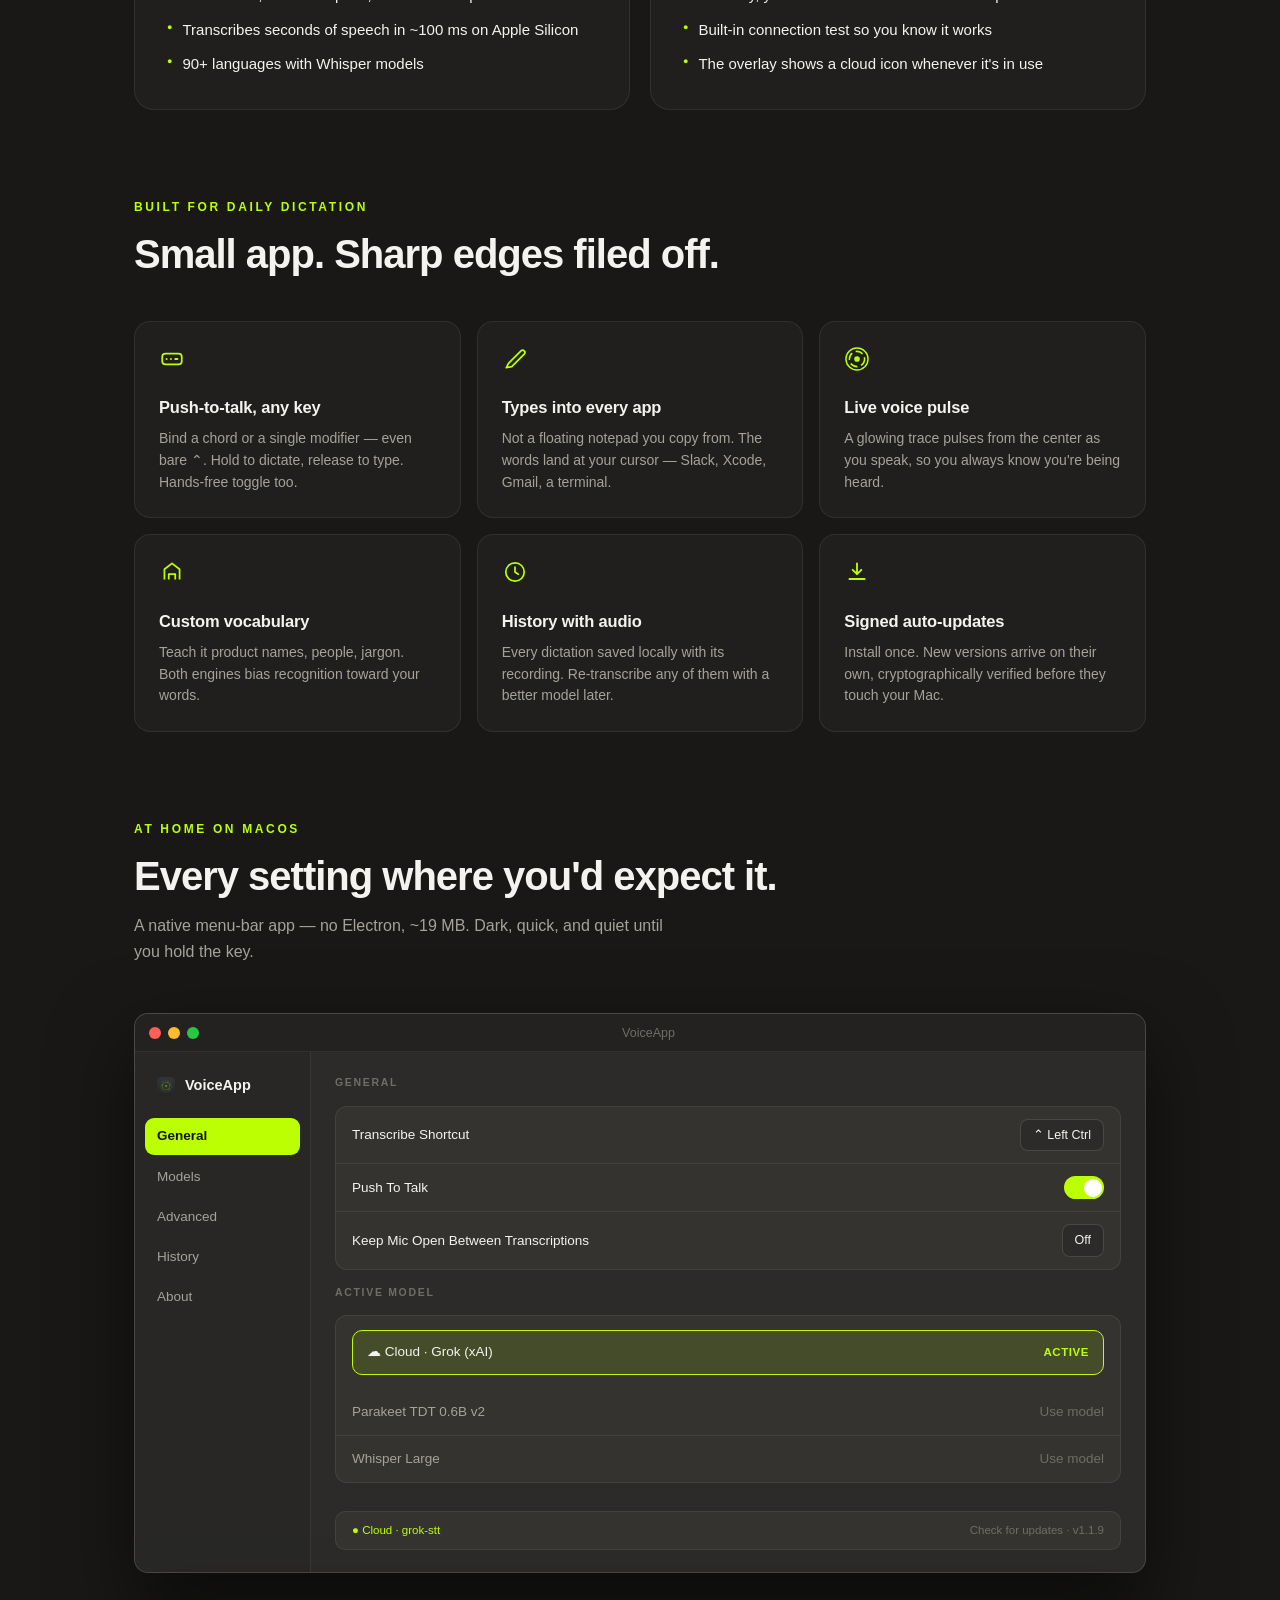
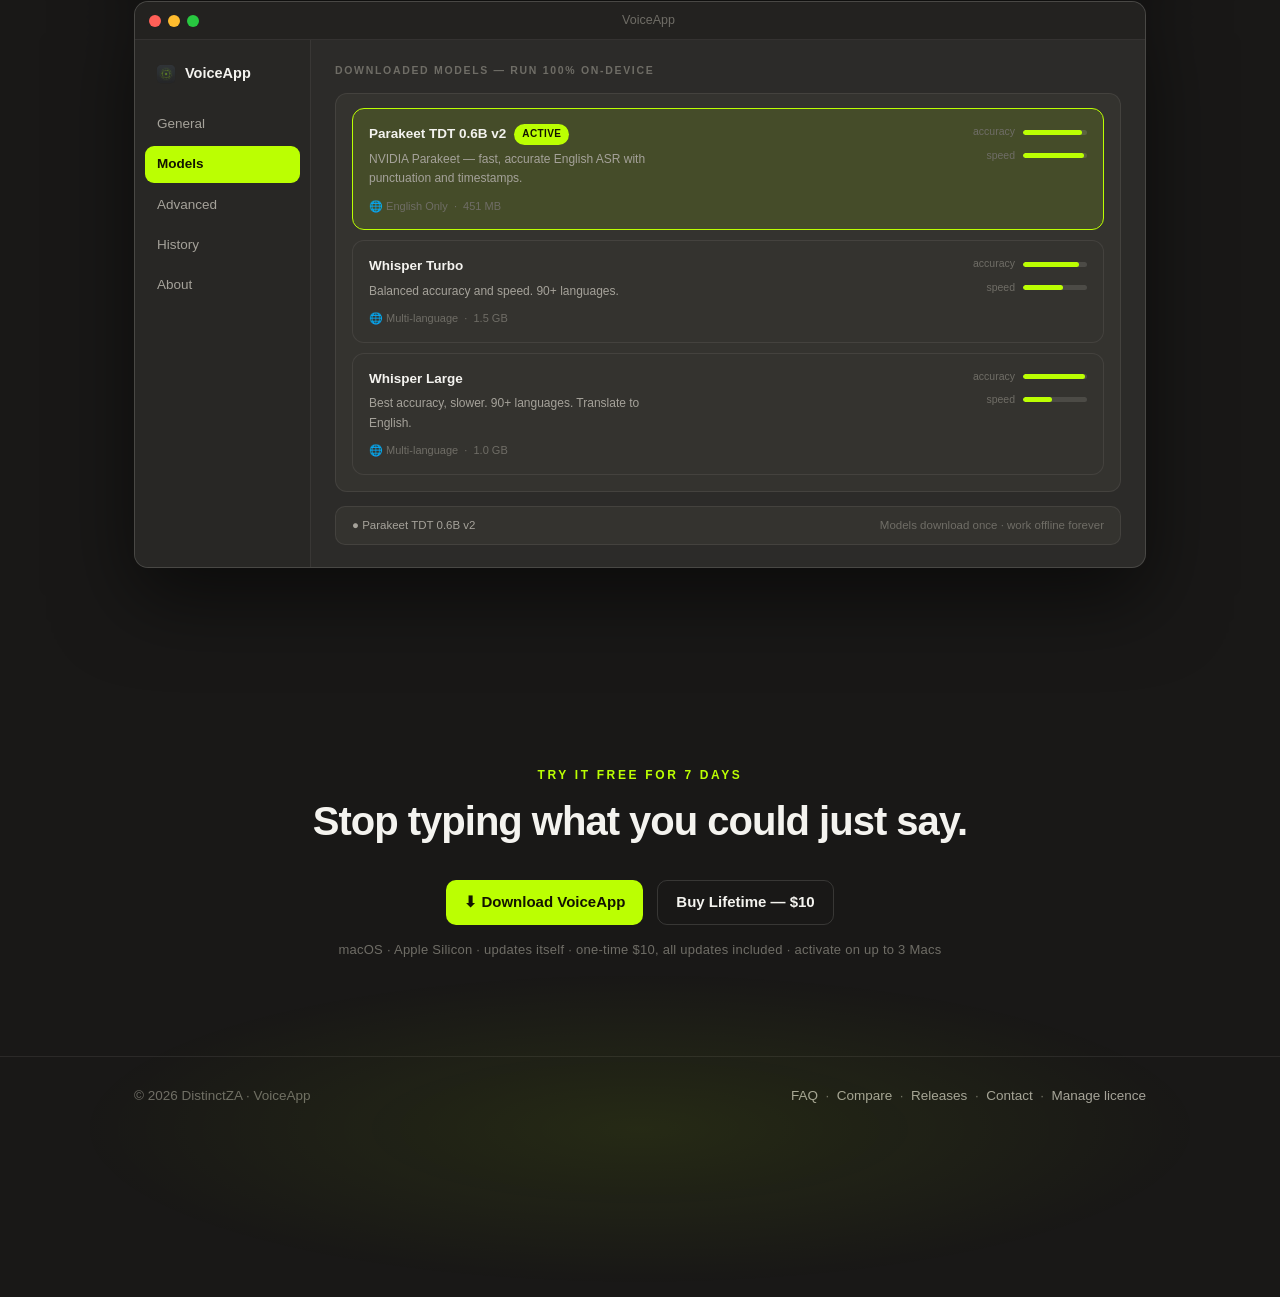
==== commit b4f2fcf0: "Link the licence portal from the footer Co-Authored-By: Claude Opus 4.8 <noreply@anthropic.com>" ====
--- a/index.html
+++ b/index.html
@@ -551,6 +551,8 @@
       <a href="https://github.com/DistinctZA/voiceapp-releases/releases">Releases</a>
       &nbsp;·&nbsp;
       <a href="#" id="contact-link">Contact</a>
+      &nbsp;·&nbsp;
+      <a href="https://voiceapp-licensing.rickytedwagner.workers.dev/portal" target="_blank" rel="noopener">Manage licence</a>
     </span>
   </div>
 </footer>
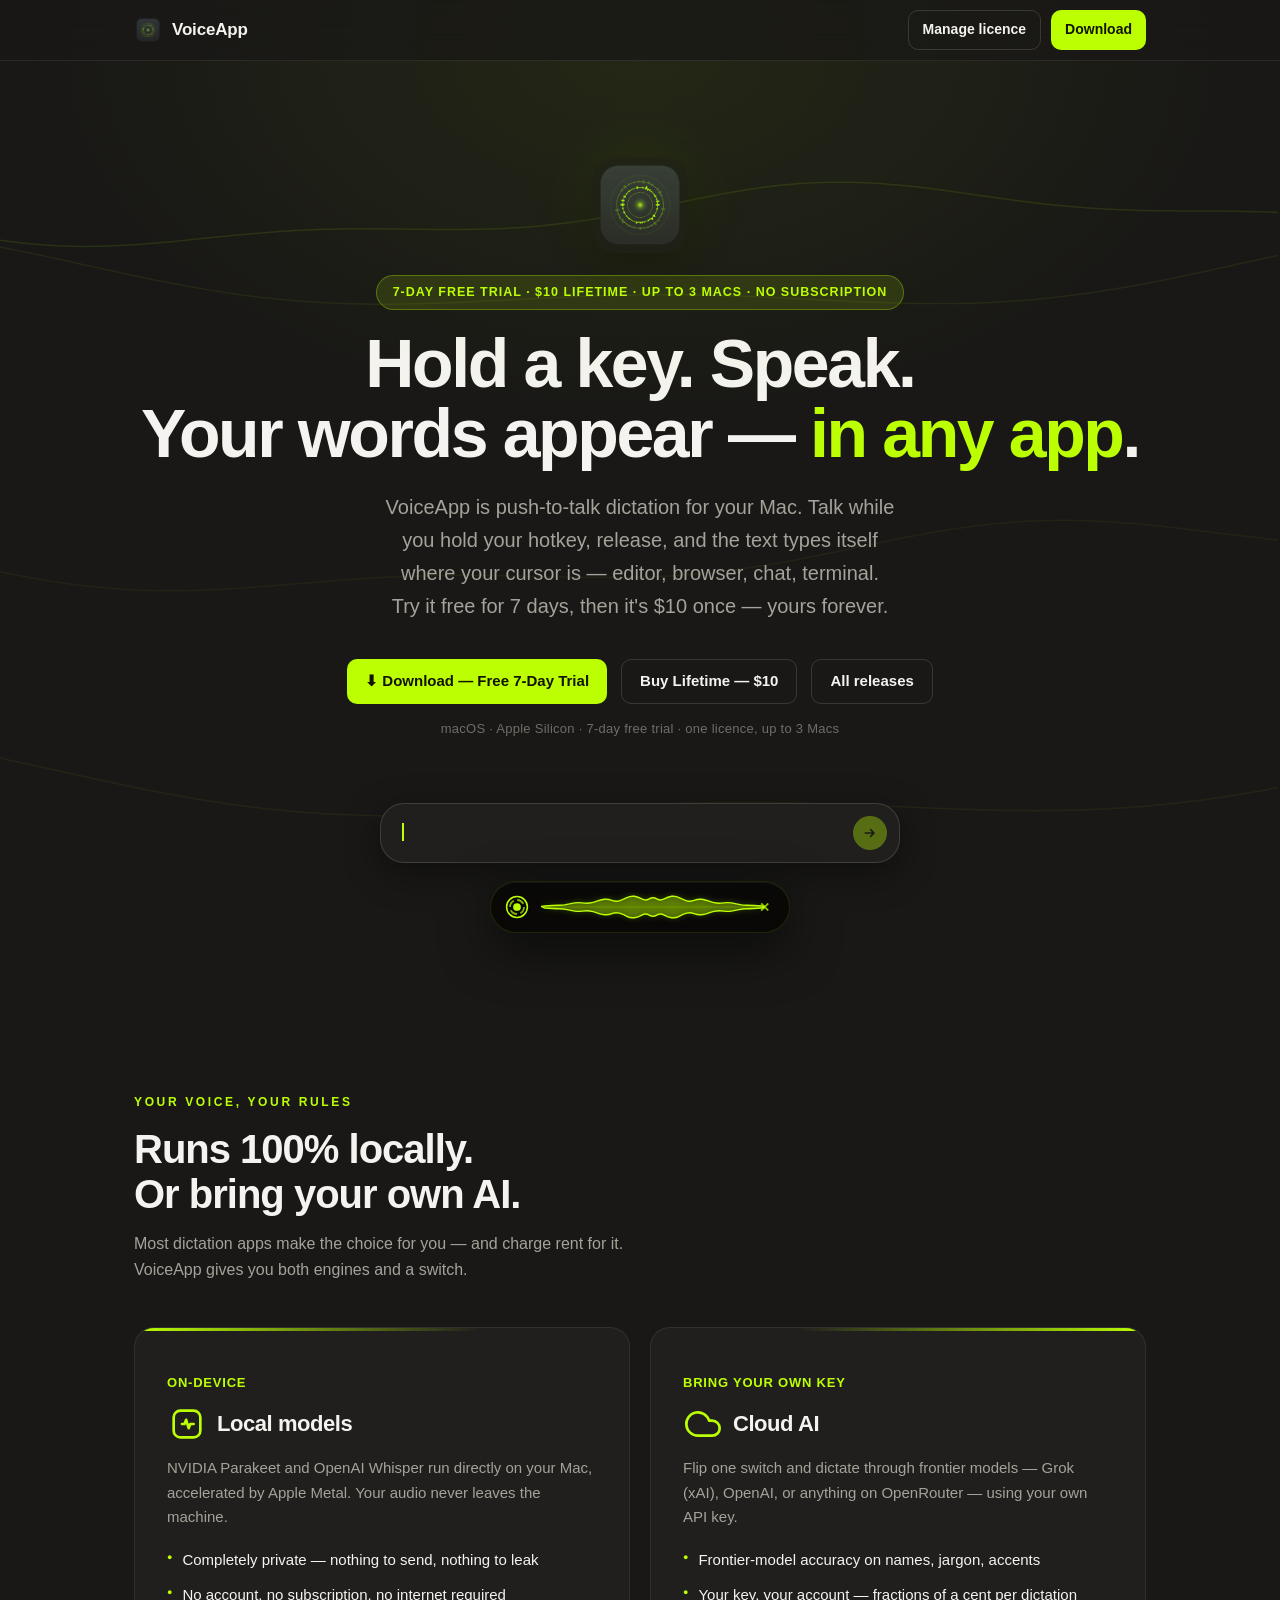
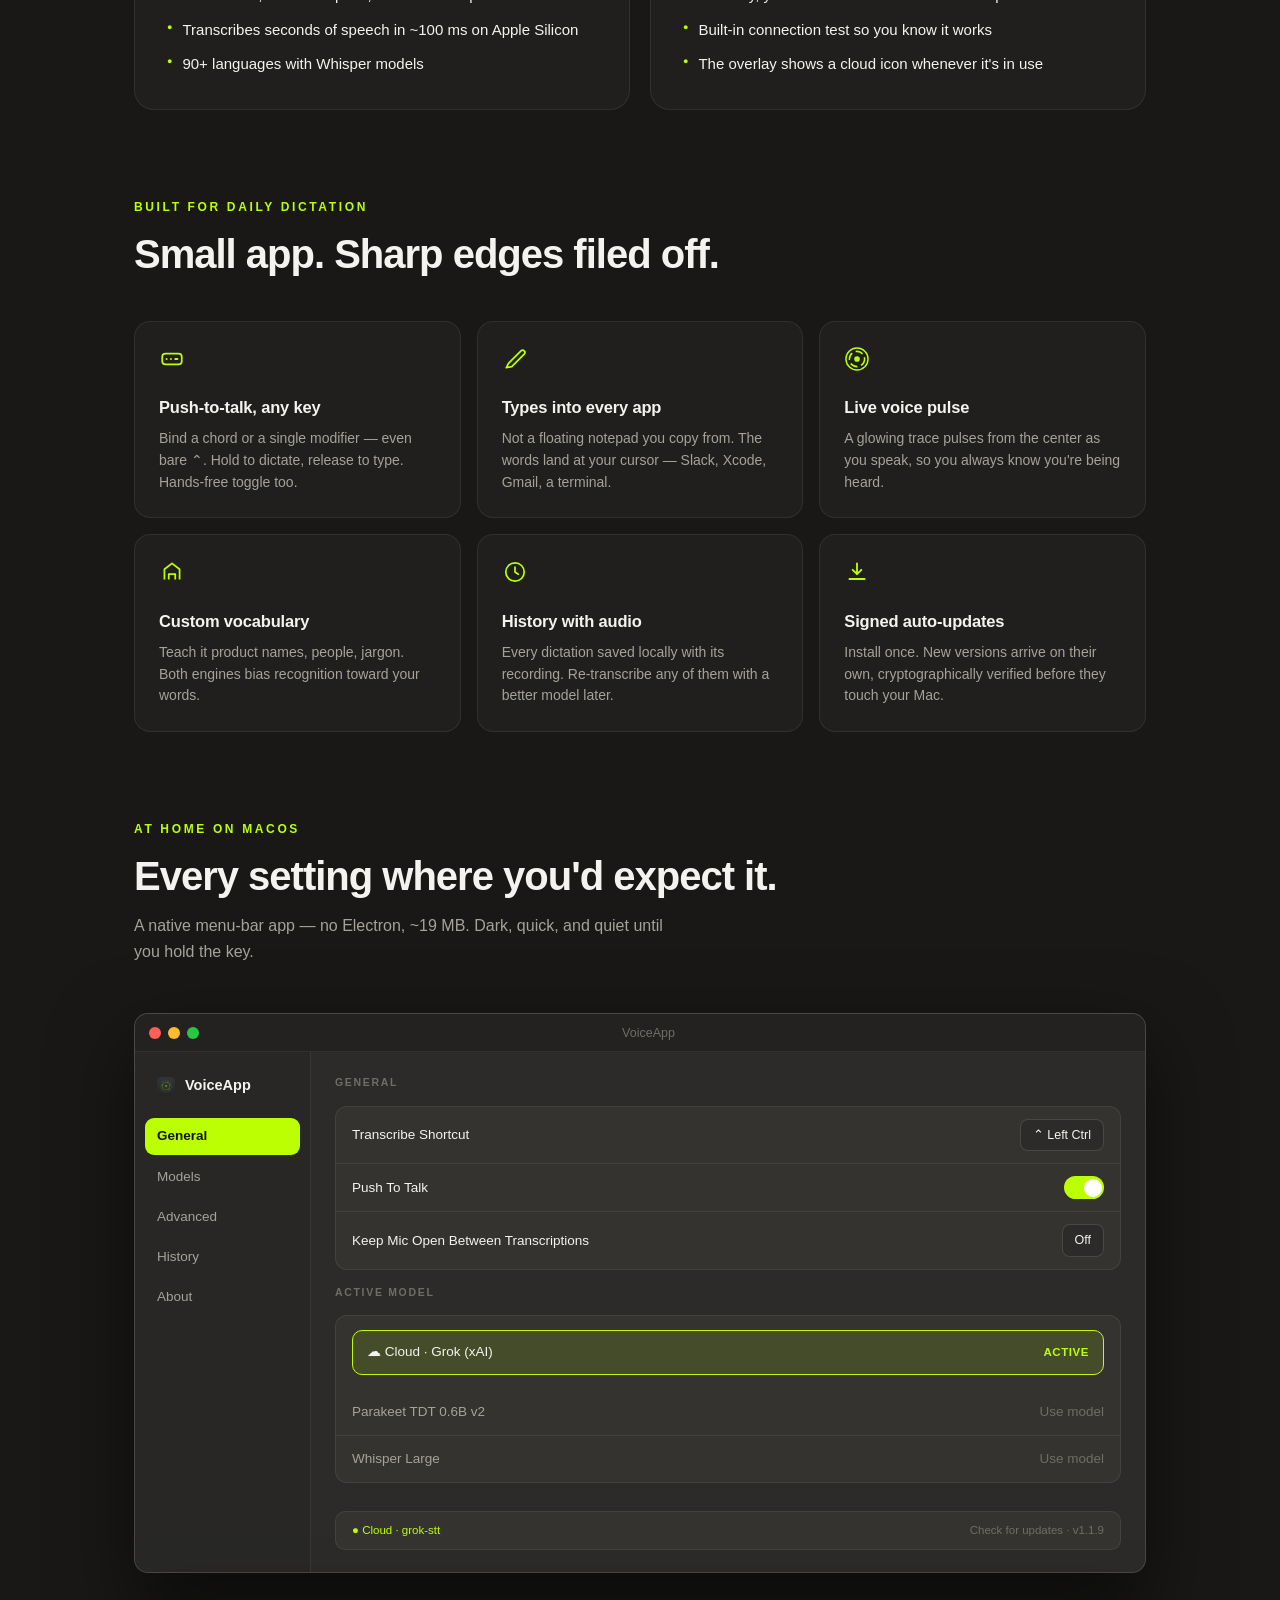
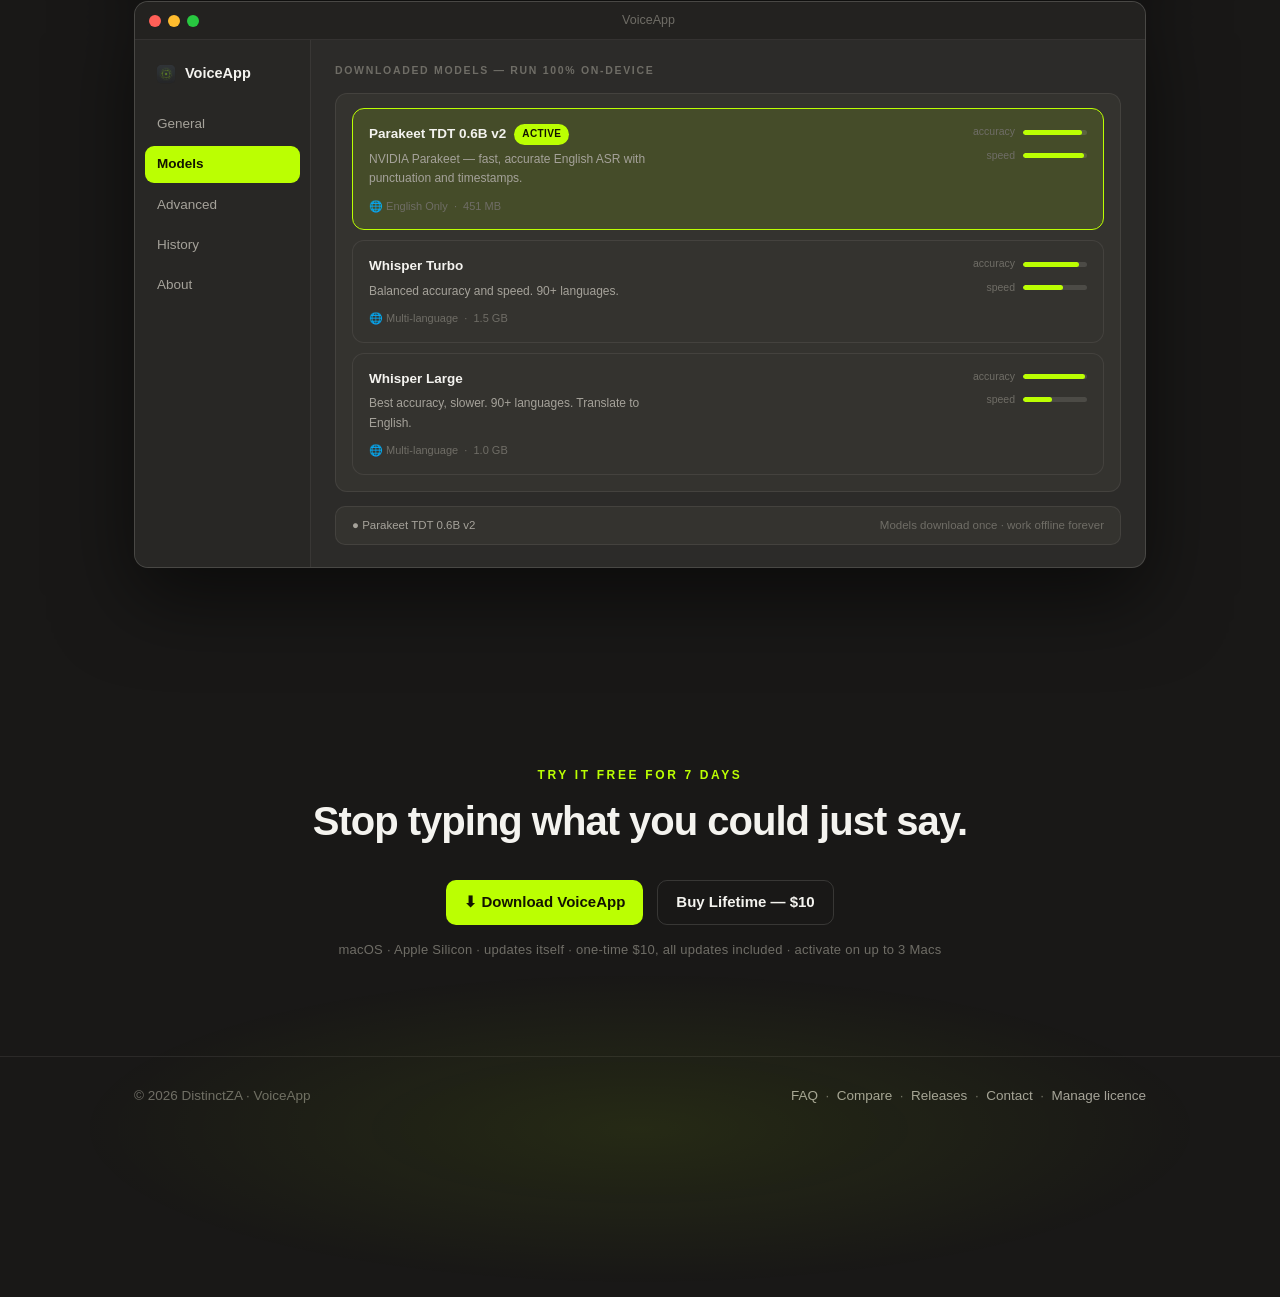
==== commit cb6a1428: "Put Manage licence in the top nav Footer-only was invisible.  Co-Authored-By: Claude Opus 4.8 <norep" ====
--- a/index.html
+++ b/index.html
@@ -304,6 +304,7 @@
       VoiceApp
     </a>
     <span style="display:flex; gap:10px">
+      <a class="btn ghost small" href="/licence/">Manage licence</a>
       <a class="btn small" id="nav-download" href="https://github.com/DistinctZA/voiceapp-releases/releases/latest">Download</a>
     </span>
   </div>
